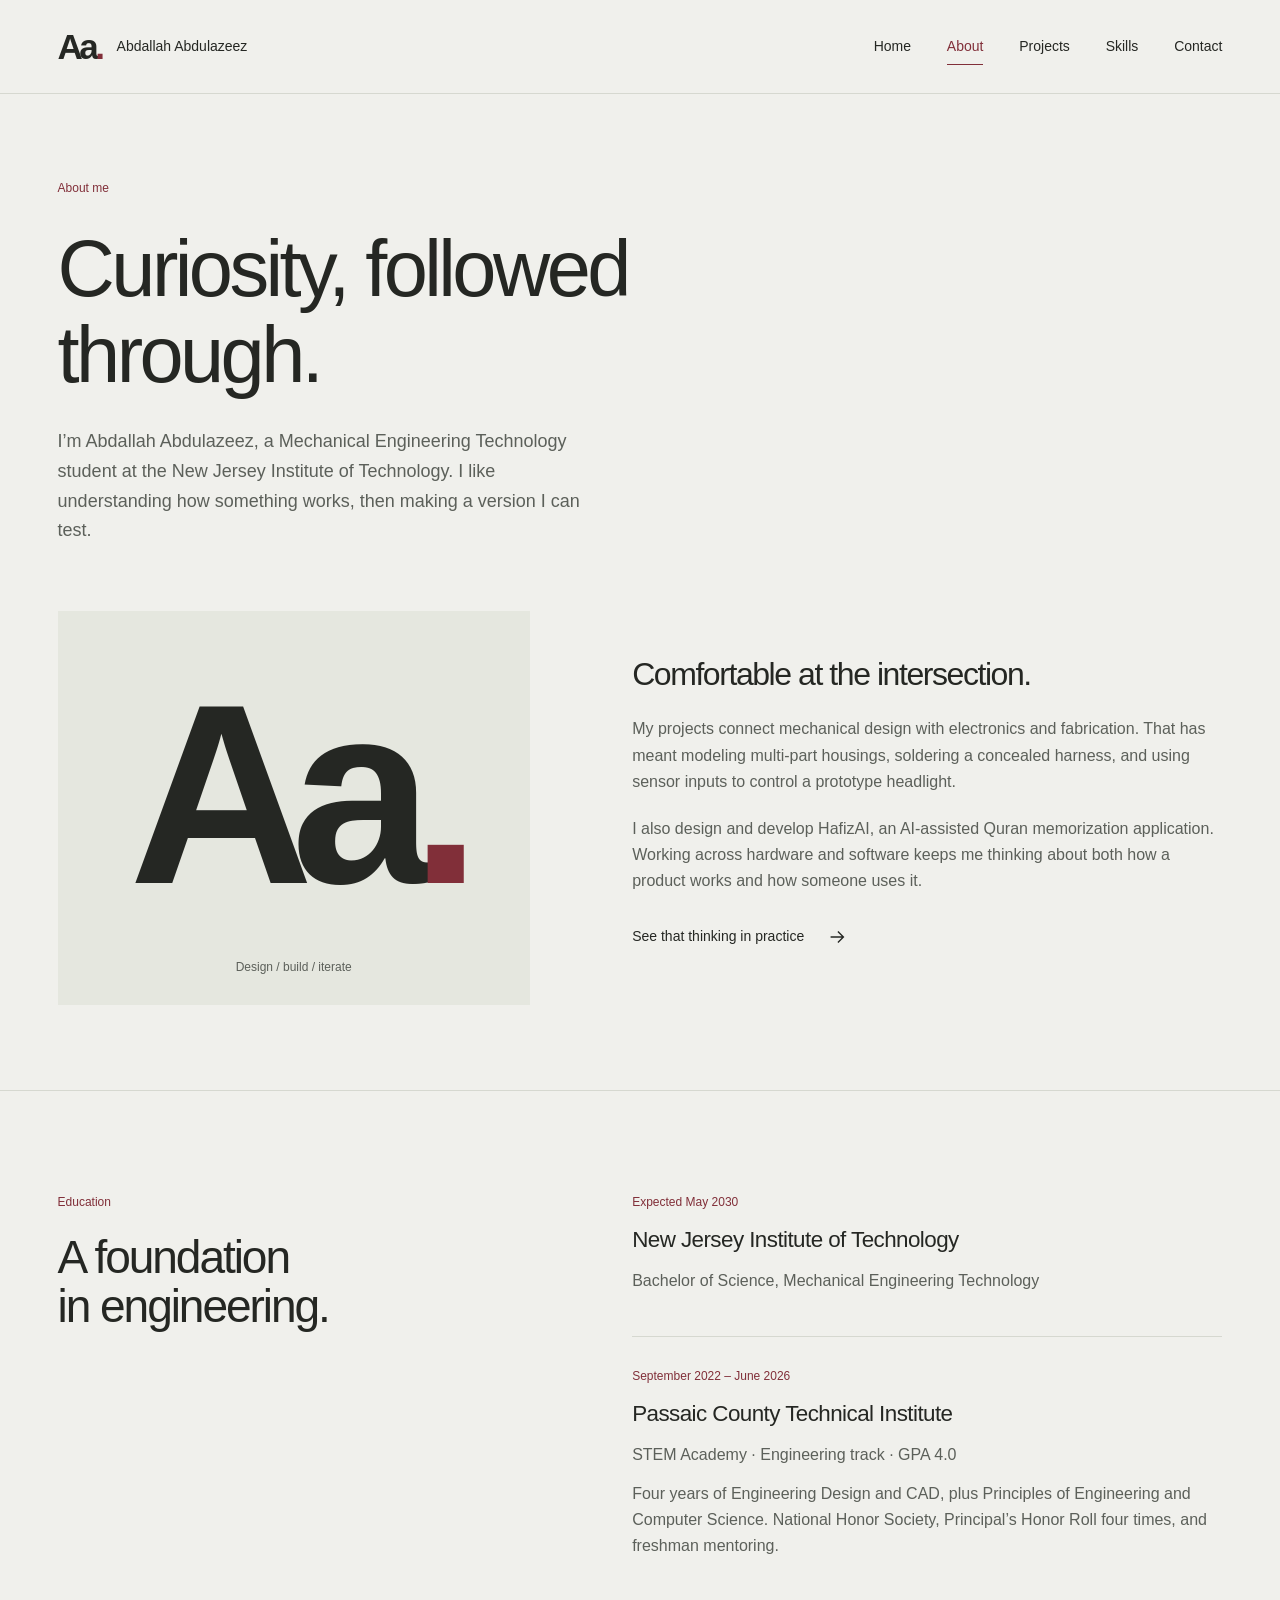
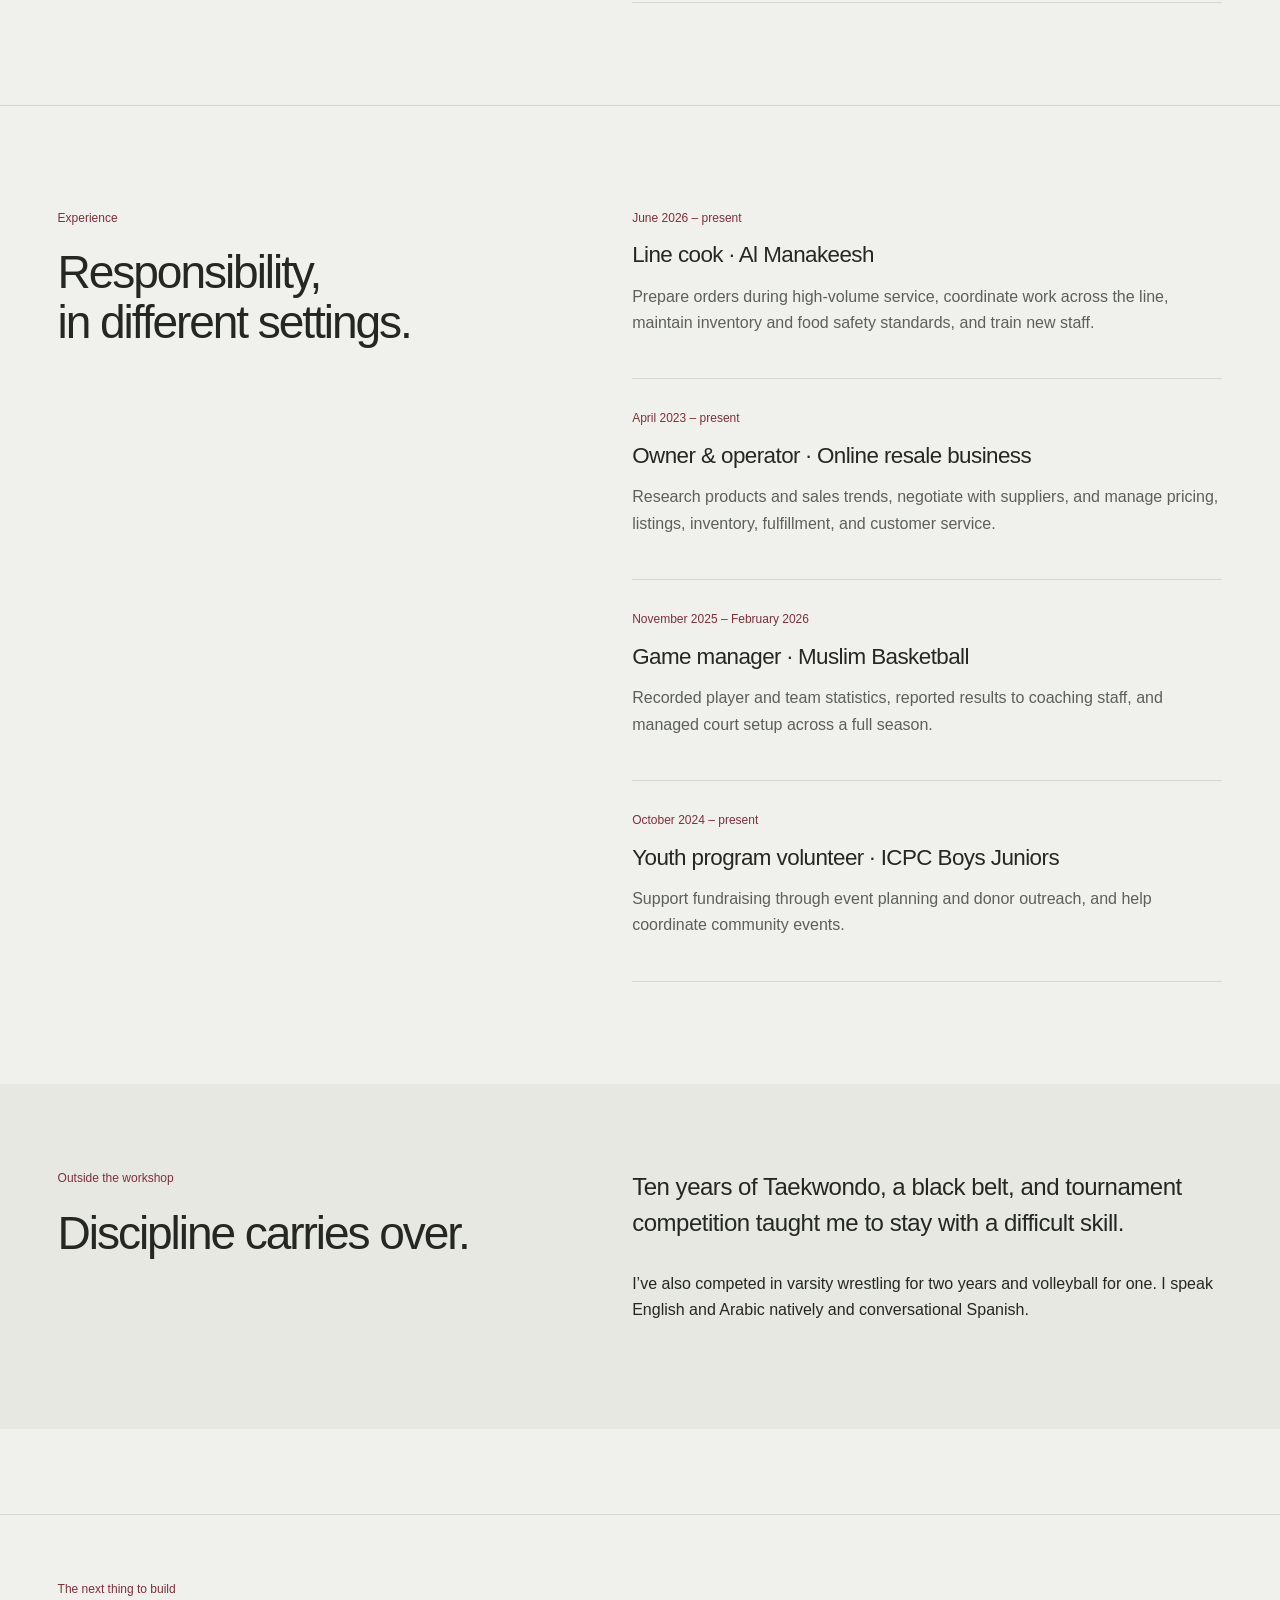
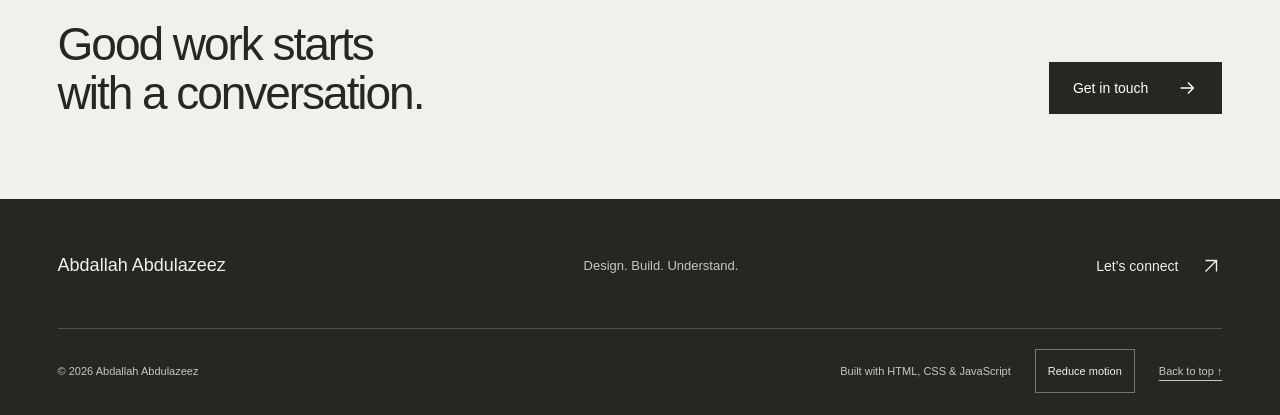
==== about.html @ facf1e54 "Build five responsive portfolio pages with real project case studies" ====
<!doctype html>
<html lang="en"><head><meta charset="utf-8"><meta name="viewport" content="width=device-width, initial-scale=1"><meta name="theme-color" content="#f0f0ec"><meta name="description" content="Learn about Abdallah Abdulazeez’s engineering education, professional experience, community work, and interests."><title>About | Abdallah Abdulazeez</title><link rel="icon" href="assets/images/favicon.svg" type="image/svg+xml"><link rel="preload" href="assets/fonts/Archivo.ttf" as="font" type="font/ttf" crossorigin><link rel="stylesheet" href="styles.css"><script src="script.js" defer></script></head>
<body><a class="skip-link" href="#main">Skip to content</a><div class="reading-progress" aria-hidden="true"></div>
<header class="site-header"><div class="header-inner"><a class="brand" href="index.html" aria-label="Abdallah Abdulazeez, home"><span class="monogram" aria-hidden="true">Aa<span>.</span></span><span class="brand-name">Abdallah Abdulazeez</span></a><button class="menu-toggle" aria-expanded="false" aria-controls="primary-navigation" hidden>Menu <span aria-hidden="true">＋</span></button><nav id="primary-navigation" aria-label="Main navigation"><a href="index.html">Home</a><a href="about.html" aria-current="page">About</a><a href="projects.html">Projects</a><a href="skills.html">Skills</a><a href="contact.html">Contact</a></nav></div></header>
<main id="main" tabindex="-1"><section class="page-intro container"><p class="section-label">About me</p><h1>Curiosity, followed<br>through.</h1><p class="page-lead">I’m Abdallah Abdulazeez, a Mechanical Engineering Technology student at the New Jersey Institute of Technology. I like understanding how something works, then making a version I can test.</p></section><section class="about-statement container"><div class="large-initials" aria-hidden="true">Aa<span>.</span><div class="initials-note">Design / build / iterate</div></div><div><h2>Comfortable at the intersection.</h2><p>My projects connect mechanical design with electronics and fabrication. That has meant modeling multi-part housings, soldering a concealed harness, and using sensor inputs to control a prototype headlight.</p><p>I also design and develop HafizAI, an AI-assisted Quran memorization application. Working across hardware and software keeps me thinking about both how a product works and how someone uses it.</p><a class="text-link" href="projects.html">See that thinking in practice <svg viewBox="0 0 24 24" aria-hidden="true"><path d="M5 12h14M13 6l6 6-6 6"/></svg></a></div></section>
<section class="section container split-section"><div><p class="section-label">Education</p><h2>A foundation<br>in engineering.</h2></div><div class="timeline"><article><p class="timeline-date">Expected May 2030</p><h3>New Jersey Institute of Technology</h3><p>Bachelor of Science, Mechanical Engineering Technology</p></article><article><p class="timeline-date">September 2022 – June 2026</p><h3>Passaic County Technical Institute</h3><p>STEM Academy · Engineering track · GPA 4.0</p><p>Four years of Engineering Design and CAD, plus Principles of Engineering and Computer Science. National Honor Society, Principal’s Honor Roll four times, and freshman mentoring.</p></article></div></section>
<section class="section container split-section"><div><p class="section-label">Experience</p><h2>Responsibility,<br>in different settings.</h2></div><div class="timeline"><article><p class="timeline-date">June 2026 – present</p><h3>Line cook · Al Manakeesh</h3><p>Prepare orders during high-volume service, coordinate work across the line, maintain inventory and food safety standards, and train new staff.</p></article><article><p class="timeline-date">April 2023 – present</p><h3>Owner &amp; operator · Online resale business</h3><p>Research products and sales trends, negotiate with suppliers, and manage pricing, listings, inventory, fulfillment, and customer service.</p></article><article><p class="timeline-date">November 2025 – February 2026</p><h3>Game manager · Muslim Basketball</h3><p>Recorded player and team statistics, reported results to coaching staff, and managed court setup across a full season.</p></article><article><p class="timeline-date">October 2024 – present</p><h3>Youth program volunteer · ICPC Boys Juniors</h3><p>Support fundraising through event planning and donor outreach, and help coordinate community events.</p></article></div></section>
<section class="interest-section"><div class="container split-section"><div><p class="section-label">Outside the workshop</p><h2>Discipline carries over.</h2></div><div><p class="large-copy">Ten years of Taekwondo, a black belt, and tournament competition taught me to stay with a difficult skill.</p><p>I’ve also competed in varsity wrestling for two years and volleyball for one. I speak English and Arabic natively and conversational Spanish.</p></div></div></section><section class="contact-strip container"><div><p class="section-label">The next thing to build</p><h2>Good work starts<br>with a conversation.</h2></div><a class="button button-dark" href="contact.html">Get in touch <svg viewBox="0 0 24 24" aria-hidden="true"><path d="M5 12h14M13 6l6 6-6 6"/></svg></a></section></main>
<footer class="site-footer"><div class="footer-top"><a class="brand footer-brand" href="index.html">Abdallah Abdulazeez</a><p>Design. Build. Understand.</p><a class="text-link" href="contact.html">Let’s connect <svg viewBox="0 0 24 24" aria-hidden="true"><path d="M6 18 18 6M6 6h12v12"/></svg></a></div><div class="footer-bottom"><span>© 2026 Abdallah Abdulazeez</span><span>Built with HTML, CSS &amp; JavaScript</span><button class="motion-toggle" type="button" aria-pressed="false" hidden>Reduce motion</button><a href="#main">Back to top ↑</a></div></footer></body></html>
---- styles.css ----
@font-face {
  font-family: Archivo;
  src: url("assets/fonts/Archivo.ttf") format("truetype");
  font-weight: 100 900;
  font-display: swap;
}

:root {
  --paper: #f0f0ec;
  --white: #fff;
  --ink: #252723;
  --muted: #5c605a;
  --accent: #812f39;
  --rule: #d6d8d0;
  --drawing: #e9ebe5;
  --gutter: clamp(22px, 4.5vw, 80px);
  --ease: cubic-bezier(.22, .68, .2, 1);
  color-scheme: light;
  scroll-behavior: smooth;
  scroll-padding-top: 110px;
}

* { box-sizing: border-box; }
body { margin: 0; background: var(--paper); color: var(--ink); font-family: Archivo, Arial, sans-serif; font-size: 16px; line-height: 1.65; -webkit-font-smoothing: antialiased; }
::selection { background: var(--accent); color: var(--white); }
a { color: inherit; text-decoration-thickness: 1px; text-underline-offset: 5px; }
a, button, input, textarea { -webkit-tap-highlight-color: #812f3922; touch-action: manipulation; }
a:hover { color: var(--accent); }
button, input, textarea { font: inherit; }
button { cursor: pointer; }
button:disabled { cursor: default; }
a:focus-visible, button:focus-visible, input:focus-visible, textarea:focus-visible, summary:focus-visible { outline: 3px solid var(--accent); outline-offset: 5px; }
[hidden] { display: none !important; }
img { display: block; max-width: 100%; height: auto; }
figure { margin: 0; }
p { margin: 0 0 1.25em; max-width: 68ch; }
h1, h2, h3 { line-height: 1.08; letter-spacing: -.045em; font-weight: 500; margin: 0; text-wrap: balance; }
h1 { font-size: clamp(3.2rem, 6.2vw, 6.3rem); }
h2 { font-size: clamp(2.2rem, 3.6vw, 3.75rem); }
h3 { font-size: 1.45rem; letter-spacing: -.025em; }
svg { width: 22px; height: 22px; flex: 0 0 22px; fill: none; stroke: currentColor; stroke-width: 1.5; }
.container { width: min(100%, 1600px); margin-inline: auto; padding-inline: var(--gutter); }
.section { padding-block: clamp(70px, 8vw, 128px); }
.skip-link { position: fixed; z-index: 100; top: 12px; left: 12px; padding: 12px 20px; background: var(--ink); color: var(--white); transform: translateY(-180%); }
.skip-link:focus { transform: translateY(0); color: var(--white); }
.reading-progress { position: fixed; z-index: 30; height: 3px; top: 0; left: 0; width: 100%; background: var(--accent); transform: scaleX(0); transform-origin: left; }
.site-header { position: sticky; z-index: 20; top: 0; background: var(--paper); }
.header-inner { display: flex; align-items: center; justify-content: space-between; min-height: 94px; padding-inline: var(--gutter); max-width: 1600px; margin: auto; border-bottom: 1px solid var(--rule); gap: 24px; }
.brand { display: inline-flex; align-items: center; gap: 15px; text-decoration: none; white-space: nowrap; }
.monogram { font-size: 35px; font-weight: 650; letter-spacing: -.1em; line-height: 1; }
.monogram span, .large-initials > span { color: var(--accent); }
.brand-name { font-size: 14px; font-weight: 500; }
#primary-navigation { display: flex; align-items: center; gap: clamp(20px, 2.8vw, 44px); }
#primary-navigation a { font-size: 14px; text-decoration: none; min-height: 44px; display: flex; align-items: center; position: relative; }
#primary-navigation a::after { content: ""; position: absolute; width: 100%; height: 1px; background: var(--accent); bottom: 4px; transform: scaleX(0); transform-origin: left; transition: transform 200ms var(--ease); }
#primary-navigation a:hover::after, #primary-navigation a[aria-current="page"]::after { transform: scaleX(1); }
#primary-navigation a[aria-current="page"] { color: var(--accent); }
.menu-toggle { background: transparent; color: var(--ink); border: 1px solid var(--rule); padding: 8px 12px; min-height: 44px; }
.menu-toggle span { margin-left: 10px; }
.hero { display: grid; grid-template-columns: 1fr 1fr; align-items: center; gap: 2vw; padding-top: 65px; padding-bottom: 43px; }
.hero-copy { padding-block: 24px; position: relative; z-index: 1; }
.intro-line { display: flex; align-items: center; gap: 10px; font-size: 12px; color: var(--muted); margin-bottom: 28px; }
.small-cross { color: var(--accent); font-size: 26px; line-height: .8; }
.hero h1 { font-size: clamp(3rem, 4.9vw, 5.1rem); letter-spacing: -.057em; line-height: 1.06; }
.hero-description { font-size: 17px; line-height: 1.7; max-width: 42ch; margin-block: 27px 30px; color: var(--muted); }
.button { display: inline-flex; gap: 28px; justify-content: space-between; align-items: center; min-height: 52px; padding: 13px 23px; border: 1px solid var(--ink); text-decoration: none; font-size: 14px; font-weight: 500; transition: background-color 180ms, color 180ms, border-color 180ms; }
.button-dark { background: var(--ink); color: var(--white); }
.button-dark:hover { background: var(--accent); color: var(--white); border-color: var(--accent); }
.button-outline { background: transparent; color: var(--ink); }
.button-outline:hover { color: var(--accent); border-color: var(--accent); }
.hero-scroll { display: flex; gap: 25px; align-items: center; width: fit-content; min-height: 44px; font-size: 12px; text-decoration: none; margin-top: 53px; color: var(--muted); }
.hero-scroll span { font-size: 24px; }
.hero-figure { align-self: stretch; display: flex; flex-direction: column; justify-content: center; min-width: 0; position: relative; }
.hero-figure img { width: 100%; mix-blend-mode: multiply; animation: drawing-enter 900ms var(--ease) both; }
.figure-corner { font-size: 11px; position: absolute; top: 20px; left: 24px; z-index: 1; color: var(--muted); }
.hero-figure figcaption { display: flex; justify-content: space-between; gap: 12px; border-top: 1px solid var(--rule); padding-top: 13px; font-size: 10px; color: var(--muted); }
.hero-figure figcaption span { text-align: right; }
.discipline-band { border-block: 1px solid var(--rule); }
.discipline-band .container { display: flex; align-items: center; justify-content: space-between; padding-block: 20px; gap: 15px; }
.discipline-band span { font-size: 12px; color: var(--muted); }
.discipline-band span::before { content: "+"; color: var(--accent); margin-right: 12px; }
.section-label { font-size: 12px; color: var(--accent); margin-bottom: 20px; }
.section-heading { display: flex; justify-content: space-between; align-items: flex-end; gap: 25px; margin-bottom: 48px; }
.text-link { display: inline-flex; align-items: center; min-height: 44px; gap: 22px; text-decoration: none; font-size: 14px; }
.text-link svg { transition: transform 200ms var(--ease); }
.text-link:hover svg { transform: translateX(4px); }
.section-heading > .text-link { border-bottom: 1px solid var(--rule); }
.project-grid { display: grid; grid-template-columns: 1fr 1fr; gap: 34px; }
.project-preview { min-width: 0; }
.project-image { display: block; overflow: hidden; background: var(--drawing); }
.project-image img { width: 100%; aspect-ratio: 760 / 520; object-fit: cover; transition: transform 500ms var(--ease); }
.project-preview:hover .project-image img { transform: scale(1.025); }
.project-caption { padding-top: 25px; }
.project-type { font-size: 11px; color: var(--muted); margin-bottom: 10px; }
.project-caption h3 a { text-decoration: none; display: flex; align-items: center; justify-content: space-between; gap: 20px; min-height: 44px; }
.project-caption p:last-child { font-size: 14px; margin: 10px 0 0; color: var(--muted); }
.story-section { background: #e6e8e1; padding-block: 95px 25px; }
.section-aside { font-size: 13px; color: var(--muted); margin-bottom: 0; }
.story-layout { display: grid; grid-template-columns: 1.15fr 1fr; gap: clamp(40px, 8vw, 130px); align-items: start; }
.story-visual { position: sticky; top: 130px; padding-top: 25px; }
.story-drawing { position: relative; overflow: hidden; }
.story-drawing > img { width: 100%; mix-blend-mode: multiply; transition: transform 500ms var(--ease); }
.story-visual[data-stage="respond"] .story-drawing > img { transform: scale(1.06) translate(-2%, 2%); }
.story-visual[data-stage="build"] .story-drawing > img { transform: scale(.92) translate(1%, 0); }
.sensor-overlay { position: absolute; inset: 0; transition: opacity 400ms; }
.sensor-marker { position: absolute; padding: 5px 10px; background: var(--paper); border: 1px solid #8c9788; font-size: 11px; }
.marker-light { top: 17%; left: 8%; }
.marker-temperature { top: 32%; left: 3%; }
.marker-humidity { top: 46%; left: 7%; }
.sensor-marker::after { content: ""; width: 25px; height: 1px; background: #8c9788; position: absolute; top: 50%; left: 100%; }
.story-visual:not([data-stage="sense"]) .sensor-overlay { opacity: 0; }
.beam-overlay { position: absolute; width: 39%; height: 34%; left: 65%; top: 0; background: #cab781; opacity: 0; clip-path: polygon(0 65%, 100% 0, 100% 100%); transform: scaleX(.5); transform-origin: left; transition: opacity 400ms, transform 500ms var(--ease); mix-blend-mode: multiply; }
.story-visual[data-stage="respond"] .beam-overlay { opacity: .6; transform: scaleX(1); }
.assembly-overlay { position: absolute; bottom: 13%; left: 27%; padding: 8px 14px; border: 1px solid #89957d; background: var(--paper); font-size: 12px; opacity: 0; transform: translateY(8px); transition: opacity 400ms, transform 400ms; }
.story-visual[data-stage="build"] .assembly-overlay { opacity: 1; transform: translateY(0); }
.story-state { display: flex; align-items: center; justify-content: space-between; gap: 15px; padding-block: 17px; border-block: 1px solid #c9cdc2; font-size: 11px; }
.stage-count { color: var(--accent); font-variant-numeric: tabular-nums; }
.state-dot { width: 7px; height: 7px; border-radius: 50%; background: var(--accent); }
.figure-note { font-size: 10px; color: var(--muted); margin-top: 10px; }
.story-step { min-height: 73vh; padding-block: 13vh; display: flex; flex-direction: column; justify-content: center; }
.step-number { font-size: 12px; color: var(--accent); margin-bottom: 25px; }
.story-step h3 { font-size: clamp(1.9rem, 3vw, 3rem); margin-bottom: 25px; }
.story-step p { font-size: 16px; color: var(--muted); }
.inline-list { list-style: none; margin: 10px 0 0; padding: 0; }
.inline-list li { border-top: 1px solid #c4c8bd; font-size: 12px; padding-block: 10px; }
.detail-note { font-size: 13px !important; color: var(--muted); line-height: 1.65; }
.about-teaser { display: grid; grid-template-columns: 1fr 1.65fr; gap: 40px; }
.about-teaser h2 { margin-bottom: 28px; }
.about-teaser p:not(.section-label) { color: var(--muted); max-width: 53ch; }
.contact-strip { display: flex; justify-content: space-between; align-items: flex-end; gap: 30px; padding-block: 65px 80px; border-top: 1px solid var(--rule); }
.contact-strip .button { flex-shrink: 0; margin-bottom: 5px; }
.site-footer { padding: 45px var(--gutter) 22px; background: var(--ink); color: var(--paper); }
.site-footer > div { max-width: 1440px; margin-inline: auto; }
.footer-top { display: flex; align-items: center; justify-content: space-between; gap: 30px; padding-bottom: 40px; }
.footer-brand { font-weight: 500; font-size: 18px; }
.footer-top p { margin: 0; font-size: 13px; color: #c5c8bf; }
.footer-bottom { display: flex; gap: 24px; align-items: center; padding-top: 20px; border-top: 1px solid #4f534a; font-size: 11px; color: #c5c8bf; flex-wrap: wrap; }
.footer-bottom > span:first-child { margin-right: auto; }
.footer-bottom a { padding-block: 12px; }
.site-footer a:hover { color: var(--white); }
.motion-toggle { color: var(--paper); background: transparent; border: 1px solid #72776b; min-height: 44px; padding: 8px 12px; font-size: 11px; }
.motion-toggle:hover, .motion-toggle[aria-pressed="true"] { border-color: var(--paper); background: #42463d; }
.site-footer :focus-visible { outline-color: #fff; }
.page-intro { padding-top: 85px; padding-bottom: 65px; }
.page-intro .section-label { margin-bottom: 27px; }
.page-lead { font-size: 18px; max-width: 55ch; margin-top: 30px; margin-bottom: 0; color: var(--muted); }
.about-statement { display: grid; grid-template-columns: 1fr 1.25fr; gap: clamp(40px, 8vw, 130px); align-items: center; padding-bottom: 85px; }
.about-statement h2 { font-size: 2rem; margin-bottom: 25px; }
.about-statement p { color: var(--muted); }
.large-initials { background: #e5e7df; padding: 30px; text-align: center; font-size: clamp(8rem, 20vw, 20rem); letter-spacing: -.09em; font-weight: 600; line-height: 1.2; }
.initials-note { font-size: 12px; color: var(--muted); letter-spacing: 0; font-weight: 400; padding-top: 12px; }
.split-section { display: grid; grid-template-columns: 1fr 1.25fr; gap: clamp(40px, 8vw, 130px); }
.split-section.section { border-top: 1px solid var(--rule); }
.timeline article { border-bottom: 1px solid var(--rule); padding-block: 0 30px; margin-bottom: 30px; }
.timeline article:last-child { margin-bottom: 0; }
.timeline-date { font-size: 12px; color: var(--accent); margin-bottom: 15px; }
.timeline h3 { margin-bottom: 16px; font-size: 1.4rem; }
.timeline p:not(.timeline-date) { color: var(--muted); margin-bottom: 12px; }
.interest-section { padding-block: 85px; background: #e6e8e1; margin-bottom: 85px; }
.large-copy { font-size: 24px; line-height: 1.5; letter-spacing: -.02em; }
.project-index { display: flex; gap: 10px 30px; flex-wrap: wrap; margin-top: 38px; }
.project-index a { font-size: 13px; display: flex; align-items: center; min-height: 44px; text-decoration: none; border-bottom: 1px solid var(--rule); }
.project-index a:hover { border-color: var(--accent); }
.case-study { padding-block: 60px 90px; border-top: 1px solid var(--rule); scroll-margin-top: 110px; }
.case-heading { margin-bottom: 35px; }
.case-heading .section-label { margin-bottom: 12px; }
.case-layout { display: grid; grid-template-columns: 1.25fr 1fr; align-items: start; gap: clamp(35px, 6vw, 90px); }
.case-layout figure { position: sticky; top: 125px; }
.case-layout figure img { width: 100%; aspect-ratio: 760 / 520; object-fit: cover; background: var(--drawing); }
.case-layout figcaption { font-size: 11px; color: var(--muted); margin-top: 12px; }
.case-copy h3 { font-size: 1.35rem; margin-bottom: 16px; }
.case-copy p { color: var(--muted); margin-bottom: 27px; }
.case-copy h3:not(:first-child) { margin-top: 30px; }
.project-facts { margin: 32px 0 20px; font-size: 12px; }
.project-facts > div { padding-block: 12px; border-top: 1px solid var(--rule); display: grid; grid-template-columns: 80px 1fr; gap: 12px; }
.project-facts dt { color: var(--ink); }
.project-facts dd { margin: 0; color: var(--muted); }
.skill-row { display: grid; grid-template-columns: 1fr 1.25fr; gap: clamp(30px, 7vw, 110px); padding-block: 55px; border-top: 1px solid var(--rule); }
.skill-row h2 { font-size: clamp(1.8rem, 2.7vw, 2.7rem); max-width: 13ch; margin-top: 22px; }
.skill-symbol { font-size: 32px; line-height: 1; color: var(--accent); }
.skill-tags { list-style: none; display: flex; flex-wrap: wrap; padding: 0; margin: 0 0 25px; gap: 10px; }
.skill-tags li { padding: 6px 12px; border: 1px solid #b9bdb2; font-size: 12px; }
.skill-row p { color: var(--muted); }
.skill-note { border-top: 1px solid var(--rule); display: grid; grid-template-columns: 1fr 1.25fr; gap: 60px; }
.skill-note h2 { font-size: 2rem; }
.skill-note p { color: var(--muted); }
.contact-layout { display: grid; grid-template-columns: 1fr 1fr; gap: clamp(40px, 8vw, 130px); padding-block: 25px 110px; }
.contact-layout h2 { font-size: 1.7rem; margin-bottom: 25px; }
.contact-link-row { border-top: 1px solid var(--rule); padding-block: 18px; }
.contact-link-row > span { color: var(--muted); font-size: 11px; }
.contact-link-row a { display: flex; align-items: center; justify-content: space-between; gap: 12px; text-decoration: none; min-height: 44px; overflow-wrap: anywhere; font-size: clamp(14px, 1.35vw, 19px); }
.contact-details .detail-note { margin-top: 30px; }
.contact-form-panel { padding: 32px; background: var(--white); }
.contact-form-panel > p { font-size: 14px; color: var(--muted); }
.field { margin-bottom: 20px; }
.field label { display: block; font-size: 12px; margin-bottom: 7px; }
.field input, .field textarea { border: 1px solid #959c8e; border-radius: 0; background: var(--white); color: var(--ink); width: 100%; min-height: 48px; padding: 10px 12px; font-size: 16px; }
.field textarea { resize: vertical; }
.field [aria-invalid="true"] { border-color: var(--accent); }
.field-error { display: block; color: var(--accent); font-size: 12px; margin-top: 5px; }
.field-help { color: var(--muted); font-size: 11px; }
#form-status { font-size: 13px; margin-top: 20px; }
#email-draft { width: 100%; }
@keyframes drawing-enter { from { opacity: .1; transform: translate(25px, 10px); } to { opacity: 1; transform: translate(0, 0); } }

/* Native flow is the fallback; reduced motion also removes sticky storytelling. */
:root[data-motion="reduced"] { scroll-behavior: auto; }
:root[data-motion="reduced"] *, :root[data-motion="reduced"] *::before, :root[data-motion="reduced"] *::after { animation: none !important; transition: none !important; }
:root[data-motion="reduced"] .story-visual, :root[data-motion="reduced"] .case-layout figure { position: static; }
:root[data-motion="reduced"] .story-step { min-height: auto; padding-block: 35px; }
:root[data-motion="reduced"] .story-drawing > img { transform: none !important; }
:root[data-motion="reduced"] .text-link:hover svg, :root[data-motion="reduced"] .project-preview:hover img { transform: none; }
@media (prefers-reduced-motion: reduce) {
  :root { scroll-behavior: auto; }
  *, *::before, *::after { animation: none !important; transition: none !important; }
  .story-visual, .case-layout figure { position: static; }
  .story-step { min-height: auto; padding-block: 35px; }
  .story-drawing > img, .text-link:hover svg, .project-preview:hover img { transform: none !important; }
}
@media (min-width: 1600px) { .hero { gap: 70px; } }
@media (max-width: 1100px) {
  .brand-name { display: none; }
  .hero { padding-top: 35px; }
  .hero h1 { font-size: clamp(2.8rem, 5.1vw, 4.5rem); }
  .hero-description { font-size: 15px; }
  .figure-corner { top: 32px; font-size: 10px; }
  .story-layout { gap: 40px; }
  .story-step { min-height: 65vh; }
  .story-step h3 { font-size: 2rem; }
  .footer-top p { display: none; }
}
@media (max-width: 760px) {
  :root { --gutter: 24px; scroll-padding-top: 90px; }
  .header-inner { min-height: 76px; }
  .brand-name { display: block; font-size: 12px; }
  .monogram { font-size: 30px; }
  .brand { gap: 10px; }
  #primary-navigation { gap: 10px 23px; flex-wrap: wrap; justify-content: flex-end; }
  #primary-navigation a { font-size: 13px; }
  .site-header.menu-enhanced #primary-navigation { position: absolute; inset: 76px 0 auto; background: var(--paper); padding: 16px var(--gutter) 25px; border-bottom: 1px solid var(--rule); flex-direction: column; align-items: stretch; gap: 0; box-shadow: 0 14px 16px #2527230d; }
  .site-header.menu-enhanced #primary-navigation a { min-height: 49px; }
  .site-header.menu-enhanced #primary-navigation a::after { width: 35px; }
  .hero { grid-template-columns: 1fr; padding-top: 33px; padding-bottom: 30px; gap: 10px; }
  .hero-copy { padding-block: 10px 0; }
  .intro-line { font-size: 11px; margin-bottom: 25px; }
  .hero h1 { font-size: clamp(2.65rem, 8.1vw, 4.5rem); line-height: 1.09; }
  .hero-description { font-size: 16px; margin-top: 25px; }
  .hero-scroll { margin-top: 23px; }
  .hero-figure { margin-top: 12px; }
  .hero-figure img { max-height: 440px; object-fit: contain; }
  .figure-corner { top: 10px; left: 12px; }
  .hero-figure figcaption { font-size: 10px; }
  .discipline-band .container { display: grid; grid-template-columns: 1fr 1fr; gap: 12px; padding-block: 20px; }
  .discipline-band span { font-size: 11px; }
  .discipline-band span::before { margin-right: 7px; }
  .section { padding-block: 65px; }
  .section-heading { align-items: start; flex-direction: column; margin-bottom: 30px; gap: 20px; }
  .section-label { margin-bottom: 15px; }
  .project-grid { grid-template-columns: 1fr; gap: 40px; }
  .project-caption { padding-top: 15px; }
  .story-section { padding-block: 60px 30px; }
  .section-aside { display: none; }
  .story-layout { grid-template-columns: 1fr; gap: 0; }
  .story-visual { position: static; padding-top: 0; }
  .story-drawing > img { transform: none !important; }
  .story-state, .sensor-overlay, .beam-overlay, .assembly-overlay { display: none; }
  .story-step { min-height: auto; padding-block: 35px; border-top: 1px solid #c4c8bd; }
  .story-step h3 { font-size: 1.9rem; margin-bottom: 18px; }
  .step-number { margin-bottom: 20px; }
  .about-teaser { grid-template-columns: 1fr; gap: 12px; }
  .about-teaser h2 { margin-bottom: 25px; }
  .contact-strip { flex-direction: column; align-items: start; padding-block: 45px 65px; gap: 30px; }
  .site-footer { padding-top: 35px; }
  .footer-top { flex-direction: column; align-items: start; gap: 18px; padding-bottom: 25px; }
  .footer-bottom { gap: 10px 20px; }
  .footer-bottom > span { flex-basis: 100%; }
  .footer-bottom > span:first-child { margin-right: 0; }
  .page-intro { padding-block: 50px 45px; }
  .page-intro h1 { font-size: clamp(2.8rem, 9vw, 4.5rem); }
  .page-lead { font-size: 17px; margin-top: 25px; }
  .about-statement, .split-section, .skill-row, .skill-note, .contact-layout, .case-layout { grid-template-columns: 1fr; gap: 35px; }
  .about-statement { padding-bottom: 60px; }
  .large-initials { font-size: 10rem; padding: 25px; }
  .timeline article { padding-bottom: 20px; margin-bottom: 25px; }
  .interest-section { padding-block: 55px; margin-bottom: 55px; }
  .large-copy { font-size: 21px; }
  .project-index { gap: 6px 22px; margin-top: 25px; }
  .case-study { padding-block: 40px 55px; scroll-margin-top: 90px; }
  .case-heading h2 { font-size: clamp(2rem, 7vw, 3rem); }
  .case-layout figure { position: static; }
  .case-copy h3 { font-size: 1.4rem; }
  .case-copy p { font-size: 15px; }
  .skill-row { padding-block: 35px; gap: 25px; }
  .skill-row h2 { max-width: 20ch; margin-top: 14px; }
  .skill-note { gap: 20px; }
  .contact-layout { padding-top: 10px; padding-bottom: 60px; gap: 40px; }
  .contact-form-panel { padding: 25px 20px; margin-inline: -5px; }
  .contact-link-row a { font-size: 16px; }
  .field-error { font-size: 13px; }
  body:not(.js-ready) .header-inner { align-items: start; flex-direction: column; padding-block: 16px; gap: 10px; }
  body:not(.js-ready) #primary-navigation { justify-content: start; }
}
@media (max-width: 360px) {
  :root { --gutter: 18px; }
  .brand-name { max-width: 120px; white-space: normal; line-height: 1.3; }
  .hero h1 { font-size: 2.45rem; }
  .contact-link-row a { font-size: 14px; }
}
@media print {
  .site-header, .site-footer, .reading-progress, .hero-scroll, .contact-strip, .button { display: none !important; }
  body { background: white; font-size: 11pt; }
  .container { padding-inline: 0; }
  .story-visual, .case-layout figure { position: static; }
  .story-step { min-height: auto; padding-block: 20px; }
  .section, .page-intro { padding-block: 25px; }
  a { text-decoration: none; }
}
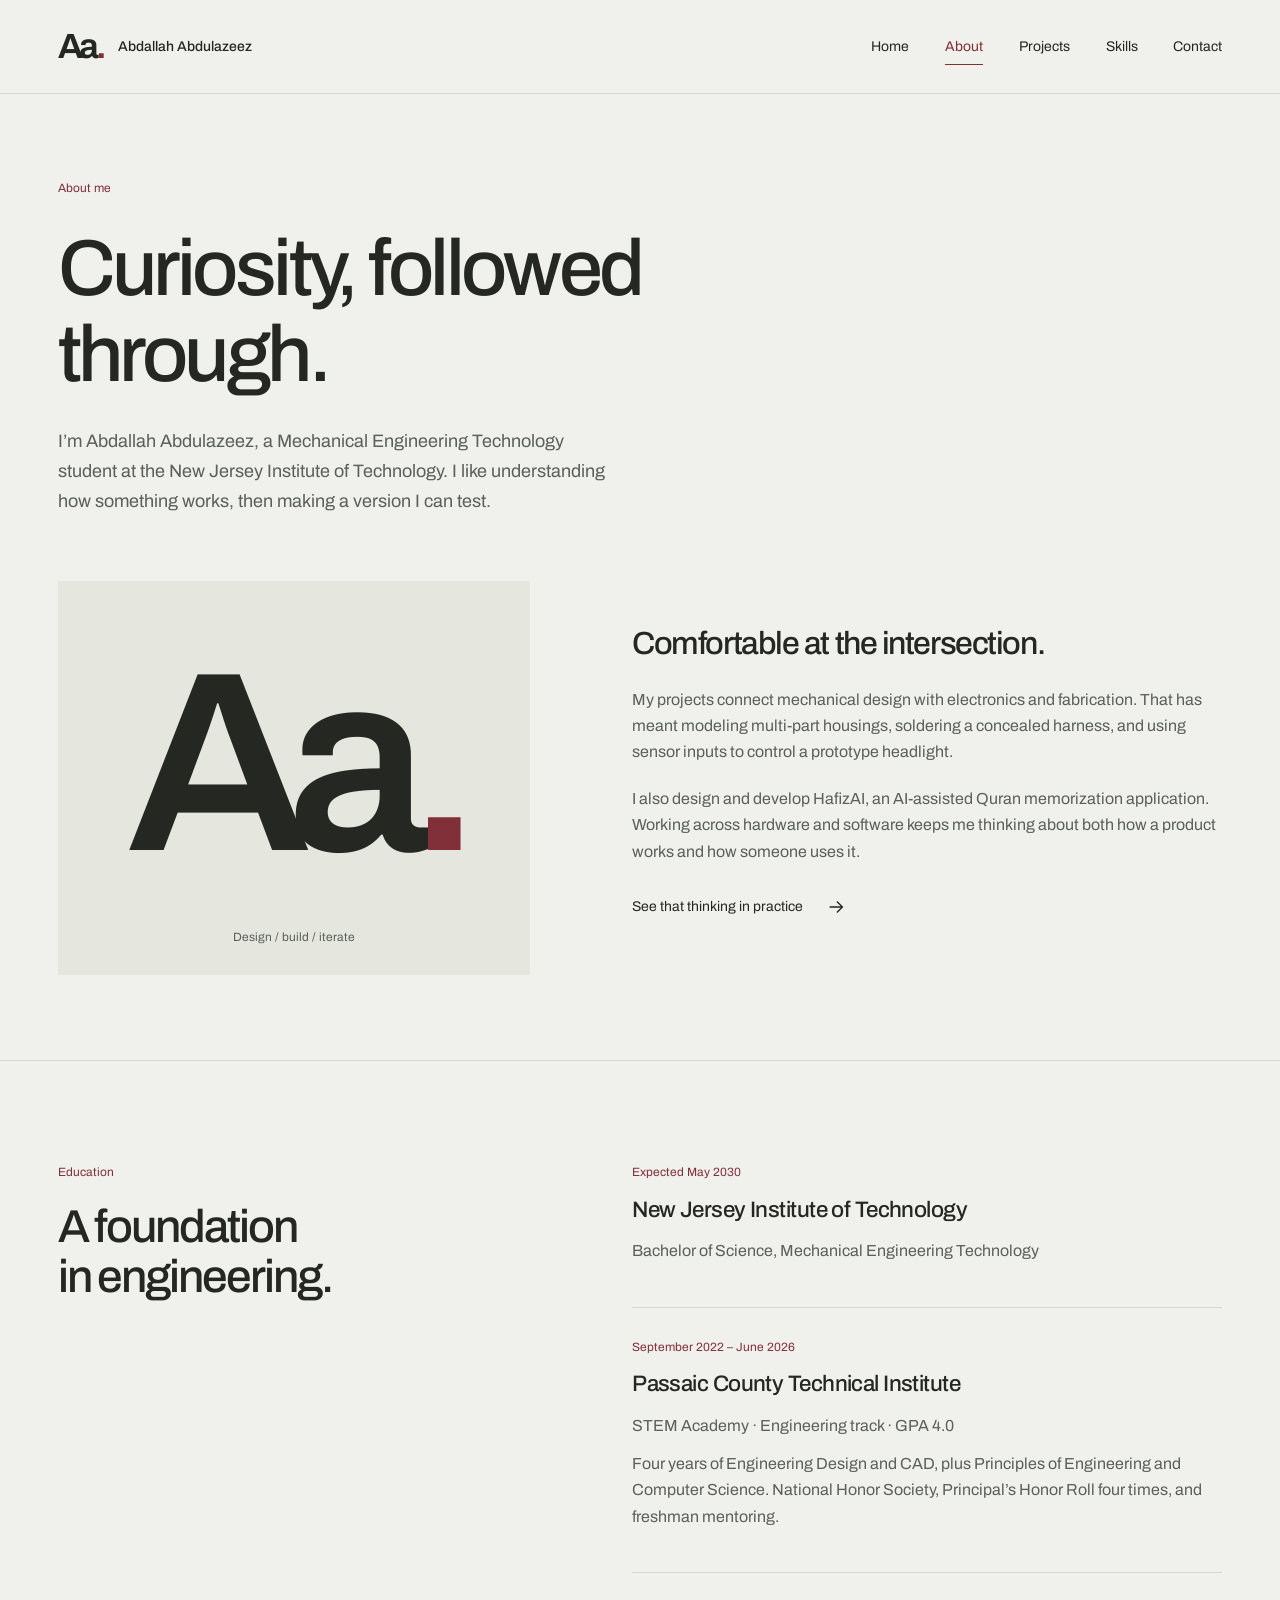
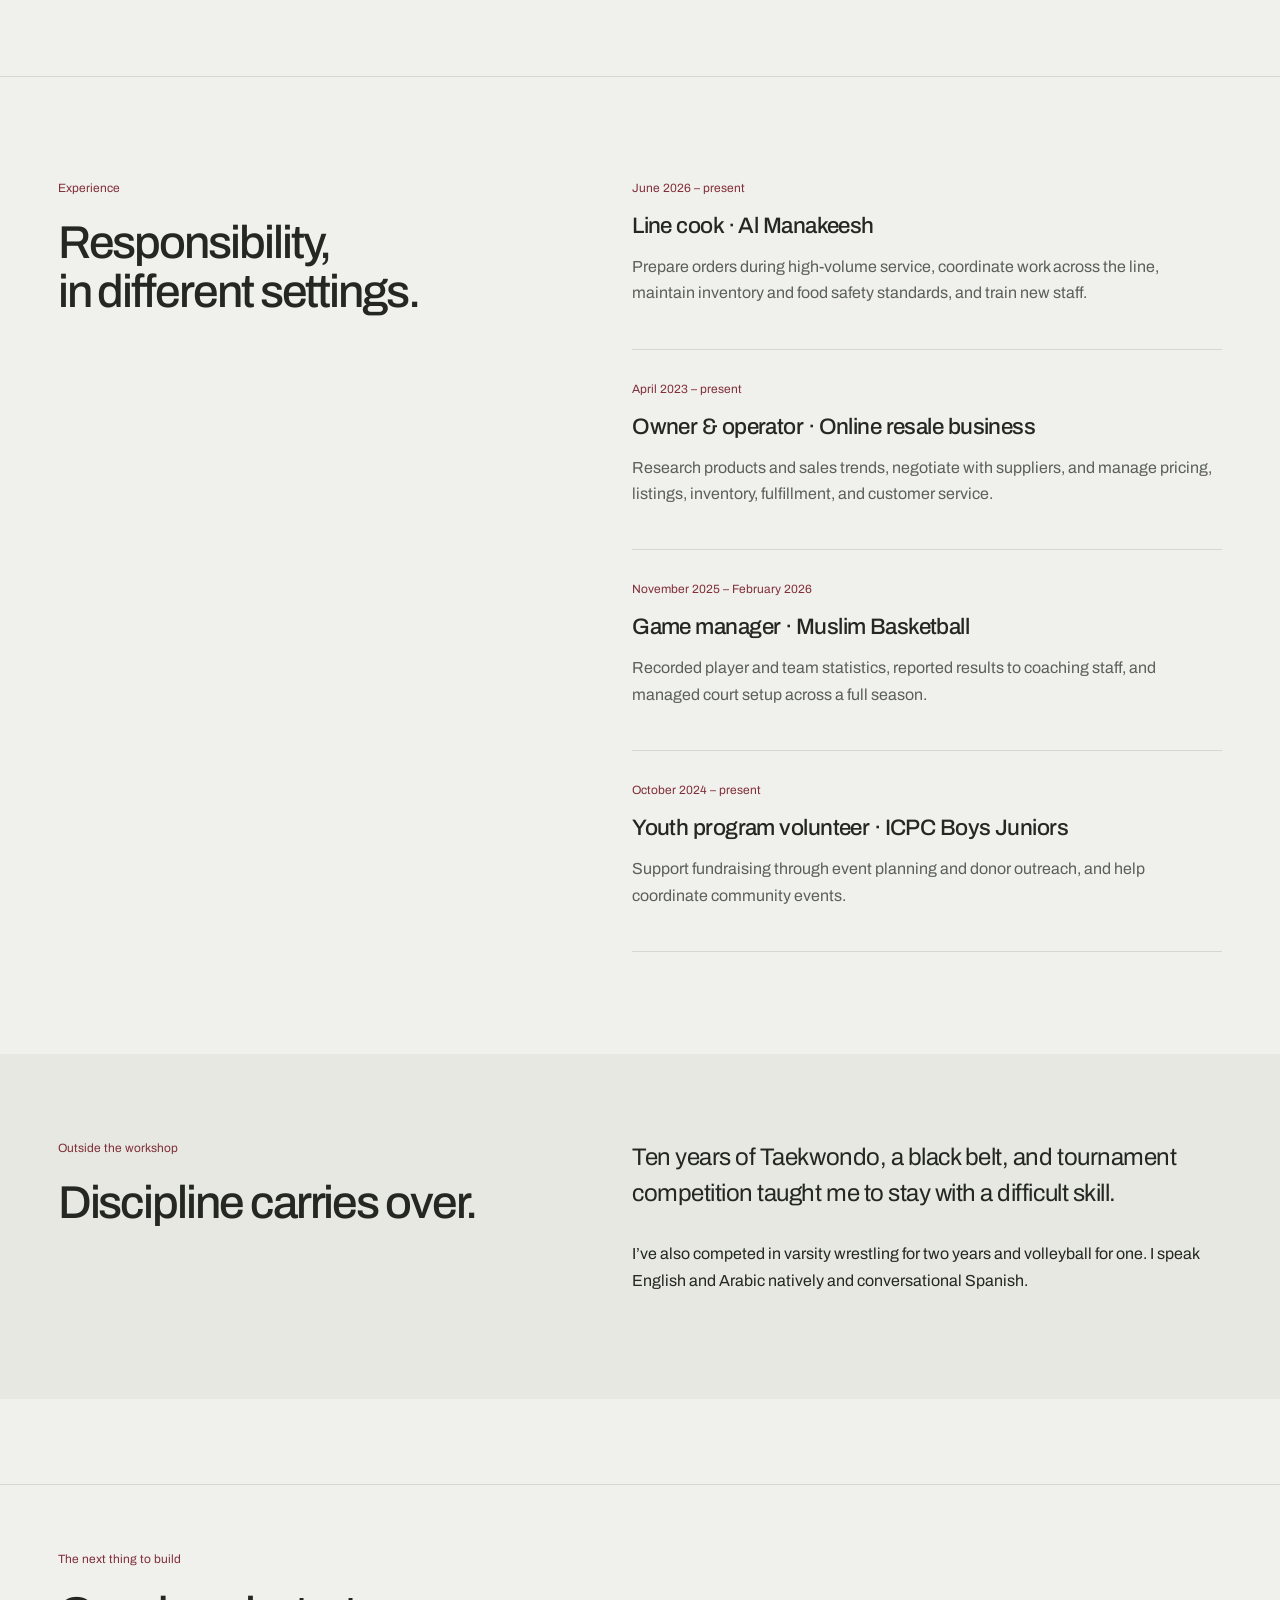
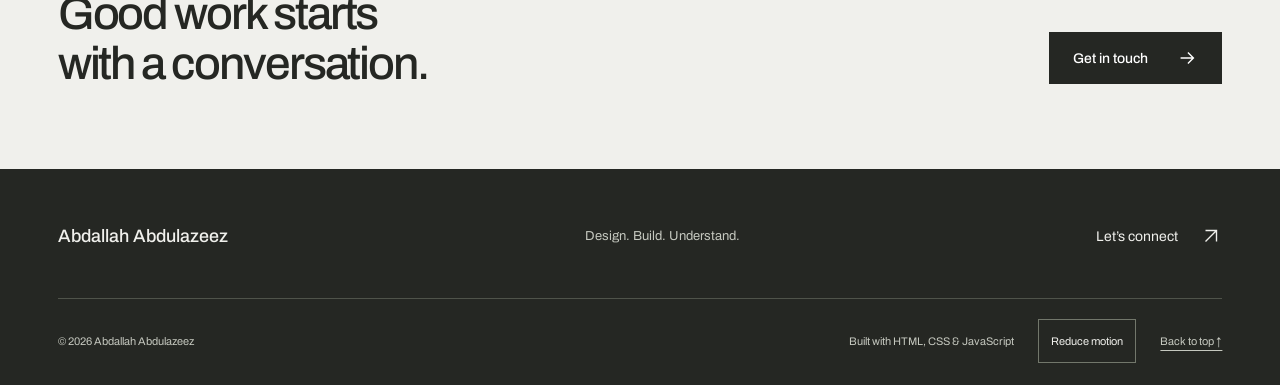
==== commit 8a6bb3be: "Fix narrow-screen animation overflow and optimize font loading" ====
--- a/about.html
+++ b/about.html
@@ -1,7 +1,7 @@
 <!doctype html>
-<html lang="en"><head><meta charset="utf-8"><meta name="viewport" content="width=device-width, initial-scale=1"><meta name="theme-color" content="#f0f0ec"><meta name="description" content="Learn about Abdallah Abdulazeez’s engineering education, professional experience, community work, and interests."><title>About | Abdallah Abdulazeez</title><link rel="icon" href="assets/images/favicon.svg" type="image/svg+xml"><link rel="preload" href="assets/fonts/Archivo.ttf" as="font" type="font/ttf" crossorigin><link rel="stylesheet" href="styles.css"><script src="script.js" defer></script></head>
+<html lang="en"><head><meta charset="utf-8"><meta name="viewport" content="width=device-width, initial-scale=1"><meta name="theme-color" content="#f0f0ec"><meta name="description" content="Learn about Abdallah Abdulazeez’s engineering education, professional experience, community work, and interests."><title>About | Abdallah Abdulazeez</title><link rel="icon" href="assets/images/favicon.svg" type="image/svg+xml"><link rel="preload" href="assets/fonts/Archivo-latin.woff2" as="font" type="font/woff2" crossorigin><link rel="stylesheet" href="styles.css"><script src="script.js" defer></script></head>
 <body><a class="skip-link" href="#main">Skip to content</a><div class="reading-progress" aria-hidden="true"></div>
-<header class="site-header"><div class="header-inner"><a class="brand" href="index.html" aria-label="Abdallah Abdulazeez, home"><span class="monogram" aria-hidden="true">Aa<span>.</span></span><span class="brand-name">Abdallah Abdulazeez</span></a><button class="menu-toggle" aria-expanded="false" aria-controls="primary-navigation" hidden>Menu <span aria-hidden="true">＋</span></button><nav id="primary-navigation" aria-label="Main navigation"><a href="index.html">Home</a><a href="about.html" aria-current="page">About</a><a href="projects.html">Projects</a><a href="skills.html">Skills</a><a href="contact.html">Contact</a></nav></div></header>
+<header class="site-header"><div class="header-inner"><a class="brand" href="index.html" aria-label="Aa. Abdallah Abdulazeez, home"><span class="monogram" aria-hidden="true">Aa<span>.</span></span><span class="brand-name">Abdallah Abdulazeez</span></a><button class="menu-toggle" aria-expanded="false" aria-controls="primary-navigation" hidden>Menu <span aria-hidden="true">＋</span></button><nav id="primary-navigation" aria-label="Main navigation"><a href="index.html">Home</a><a href="about.html" aria-current="page">About</a><a href="projects.html">Projects</a><a href="skills.html">Skills</a><a href="contact.html">Contact</a></nav></div></header>
 <main id="main" tabindex="-1"><section class="page-intro container"><p class="section-label">About me</p><h1>Curiosity, followed<br>through.</h1><p class="page-lead">I’m Abdallah Abdulazeez, a Mechanical Engineering Technology student at the New Jersey Institute of Technology. I like understanding how something works, then making a version I can test.</p></section><section class="about-statement container"><div class="large-initials" aria-hidden="true">Aa<span>.</span><div class="initials-note">Design / build / iterate</div></div><div><h2>Comfortable at the intersection.</h2><p>My projects connect mechanical design with electronics and fabrication. That has meant modeling multi-part housings, soldering a concealed harness, and using sensor inputs to control a prototype headlight.</p><p>I also design and develop HafizAI, an AI-assisted Quran memorization application. Working across hardware and software keeps me thinking about both how a product works and how someone uses it.</p><a class="text-link" href="projects.html">See that thinking in practice <svg viewBox="0 0 24 24" aria-hidden="true"><path d="M5 12h14M13 6l6 6-6 6"/></svg></a></div></section>
 <section class="section container split-section"><div><p class="section-label">Education</p><h2>A foundation<br>in engineering.</h2></div><div class="timeline"><article><p class="timeline-date">Expected May 2030</p><h3>New Jersey Institute of Technology</h3><p>Bachelor of Science, Mechanical Engineering Technology</p></article><article><p class="timeline-date">September 2022 – June 2026</p><h3>Passaic County Technical Institute</h3><p>STEM Academy · Engineering track · GPA 4.0</p><p>Four years of Engineering Design and CAD, plus Principles of Engineering and Computer Science. National Honor Society, Principal’s Honor Roll four times, and freshman mentoring.</p></article></div></section>
 <section class="section container split-section"><div><p class="section-label">Experience</p><h2>Responsibility,<br>in different settings.</h2></div><div class="timeline"><article><p class="timeline-date">June 2026 – present</p><h3>Line cook · Al Manakeesh</h3><p>Prepare orders during high-volume service, coordinate work across the line, maintain inventory and food safety standards, and train new staff.</p></article><article><p class="timeline-date">April 2023 – present</p><h3>Owner &amp; operator · Online resale business</h3><p>Research products and sales trends, negotiate with suppliers, and manage pricing, listings, inventory, fulfillment, and customer service.</p></article><article><p class="timeline-date">November 2025 – February 2026</p><h3>Game manager · Muslim Basketball</h3><p>Recorded player and team statistics, reported results to coaching staff, and managed court setup across a full season.</p></article><article><p class="timeline-date">October 2024 – present</p><h3>Youth program volunteer · ICPC Boys Juniors</h3><p>Support fundraising through event planning and donor outreach, and help coordinate community events.</p></article></div></section>
--- a/styles.css
+++ b/styles.css
@@ -1,6 +1,6 @@
 @font-face {
   font-family: Archivo;
-  src: url("assets/fonts/Archivo.ttf") format("truetype");
+  src: url("assets/fonts/Archivo-latin.woff2") format("woff2");
   font-weight: 100 900;
   font-display: swap;
 }
@@ -44,6 +44,10 @@
 .skip-link { position: fixed; z-index: 100; top: 12px; left: 12px; padding: 12px 20px; background: var(--ink); color: var(--white); transform: translateY(-180%); }
 .skip-link:focus { transform: translateY(0); color: var(--white); }
 .reading-progress { position: fixed; z-index: 30; height: 3px; top: 0; left: 0; width: 100%; background: var(--accent); transform: scaleX(0); transform-origin: left; }
+@supports (animation-timeline: scroll()) {
+  .reading-progress { animation: reading-progress linear both; animation-timeline: scroll(root block); }
+}
+@keyframes reading-progress { to { transform: scaleX(1); } }
 .site-header { position: sticky; z-index: 20; top: 0; background: var(--paper); }
 .header-inner { display: flex; align-items: center; justify-content: space-between; min-height: 94px; padding-inline: var(--gutter); max-width: 1600px; margin: auto; border-bottom: 1px solid var(--rule); gap: 24px; }
 .brand { display: inline-flex; align-items: center; gap: 15px; text-decoration: none; white-space: nowrap; }
@@ -70,7 +74,7 @@
 .button-outline:hover { color: var(--accent); border-color: var(--accent); }
 .hero-scroll { display: flex; gap: 25px; align-items: center; width: fit-content; min-height: 44px; font-size: 12px; text-decoration: none; margin-top: 53px; color: var(--muted); }
 .hero-scroll span { font-size: 24px; }
-.hero-figure { align-self: stretch; display: flex; flex-direction: column; justify-content: center; min-width: 0; position: relative; }
+.hero-figure { align-self: stretch; display: flex; flex-direction: column; justify-content: center; min-width: 0; position: relative; overflow: hidden; }
 .hero-figure img { width: 100%; mix-blend-mode: multiply; animation: drawing-enter 900ms var(--ease) both; }
 .figure-corner { font-size: 11px; position: absolute; top: 20px; left: 24px; z-index: 1; color: var(--muted); }
 .hero-figure figcaption { display: flex; justify-content: space-between; gap: 12px; border-top: 1px solid var(--rule); padding-top: 13px; font-size: 10px; color: var(--muted); }
@@ -100,6 +104,16 @@
 .story-visual { position: sticky; top: 130px; padding-top: 25px; }
 .story-drawing { position: relative; overflow: hidden; }
 .story-drawing > img { width: 100%; mix-blend-mode: multiply; transition: transform 500ms var(--ease); }
+.assembly-drawing { display: block; width: 100%; height: auto; stroke: none; mix-blend-mode: multiply; }
+.assembly-drawing .housing, .assembly-drawing .board, .assembly-drawing .reflector, .assembly-drawing .lens { transition: transform 650ms var(--ease); }
+.story-visual[data-stage="sense"] .assembly-drawing .lens { transform: translate(12px, -7px); }
+.story-visual[data-stage="respond"] .assembly-drawing .reflector { transform: translate(-30px, 18px); }
+.story-visual[data-stage="respond"] .assembly-drawing .lens { transform: translate(-50px, 30px); }
+.story-visual[data-stage="build"] .assembly-drawing .board { transform: translate(-95px, 55px); }
+.story-visual[data-stage="build"] .assembly-drawing .reflector { transform: translate(-195px, 110px); }
+.story-visual[data-stage="build"] .assembly-drawing .lens { transform: translate(-300px, 170px); }
+.assembly-drawing text, .assembly-drawing g[stroke="#812f39"] { transition: opacity 250ms; }
+.story-visual[data-stage="build"] .assembly-drawing text, .story-visual[data-stage="build"] .assembly-drawing g[stroke="#812f39"] { opacity: 0; }
 .story-visual[data-stage="respond"] .story-drawing > img { transform: scale(1.06) translate(-2%, 2%); }
 .story-visual[data-stage="build"] .story-drawing > img { transform: scale(.92) translate(1%, 0); }
 .sensor-overlay { position: absolute; inset: 0; transition: opacity 400ms; }
@@ -209,6 +223,8 @@
 :root[data-motion="reduced"] .story-visual, :root[data-motion="reduced"] .case-layout figure { position: static; }
 :root[data-motion="reduced"] .story-step { min-height: auto; padding-block: 35px; }
 :root[data-motion="reduced"] .story-drawing > img { transform: none !important; }
+:root[data-motion="reduced"] .assembly-drawing g { transform: none !important; }
+:root[data-motion="reduced"] .assembly-drawing text, :root[data-motion="reduced"] .assembly-drawing g[stroke="#812f39"] { opacity: 1 !important; }
 :root[data-motion="reduced"] .text-link:hover svg, :root[data-motion="reduced"] .project-preview:hover img { transform: none; }
 @media (prefers-reduced-motion: reduce) {
   :root { scroll-behavior: auto; }
@@ -216,6 +232,8 @@
   .story-visual, .case-layout figure { position: static; }
   .story-step { min-height: auto; padding-block: 35px; }
   .story-drawing > img, .text-link:hover svg, .project-preview:hover img { transform: none !important; }
+  .assembly-drawing g { transform: none !important; }
+  .assembly-drawing text, .assembly-drawing g[stroke="#812f39"] { opacity: 1 !important; }
 }
 @media (min-width: 1600px) { .hero { gap: 70px; } }
 @media (max-width: 1100px) {
@@ -263,6 +281,8 @@
   .story-layout { grid-template-columns: 1fr; gap: 0; }
   .story-visual { position: static; padding-top: 0; }
   .story-drawing > img { transform: none !important; }
+  .assembly-drawing g { transform: none !important; }
+  .assembly-drawing text, .assembly-drawing g[stroke="#812f39"] { opacity: 1 !important; }
   .story-state, .sensor-overlay, .beam-overlay, .assembly-overlay { display: none; }
   .story-step { min-height: auto; padding-block: 35px; border-top: 1px solid #c4c8bd; }
   .story-step h3 { font-size: 1.9rem; margin-bottom: 18px; }
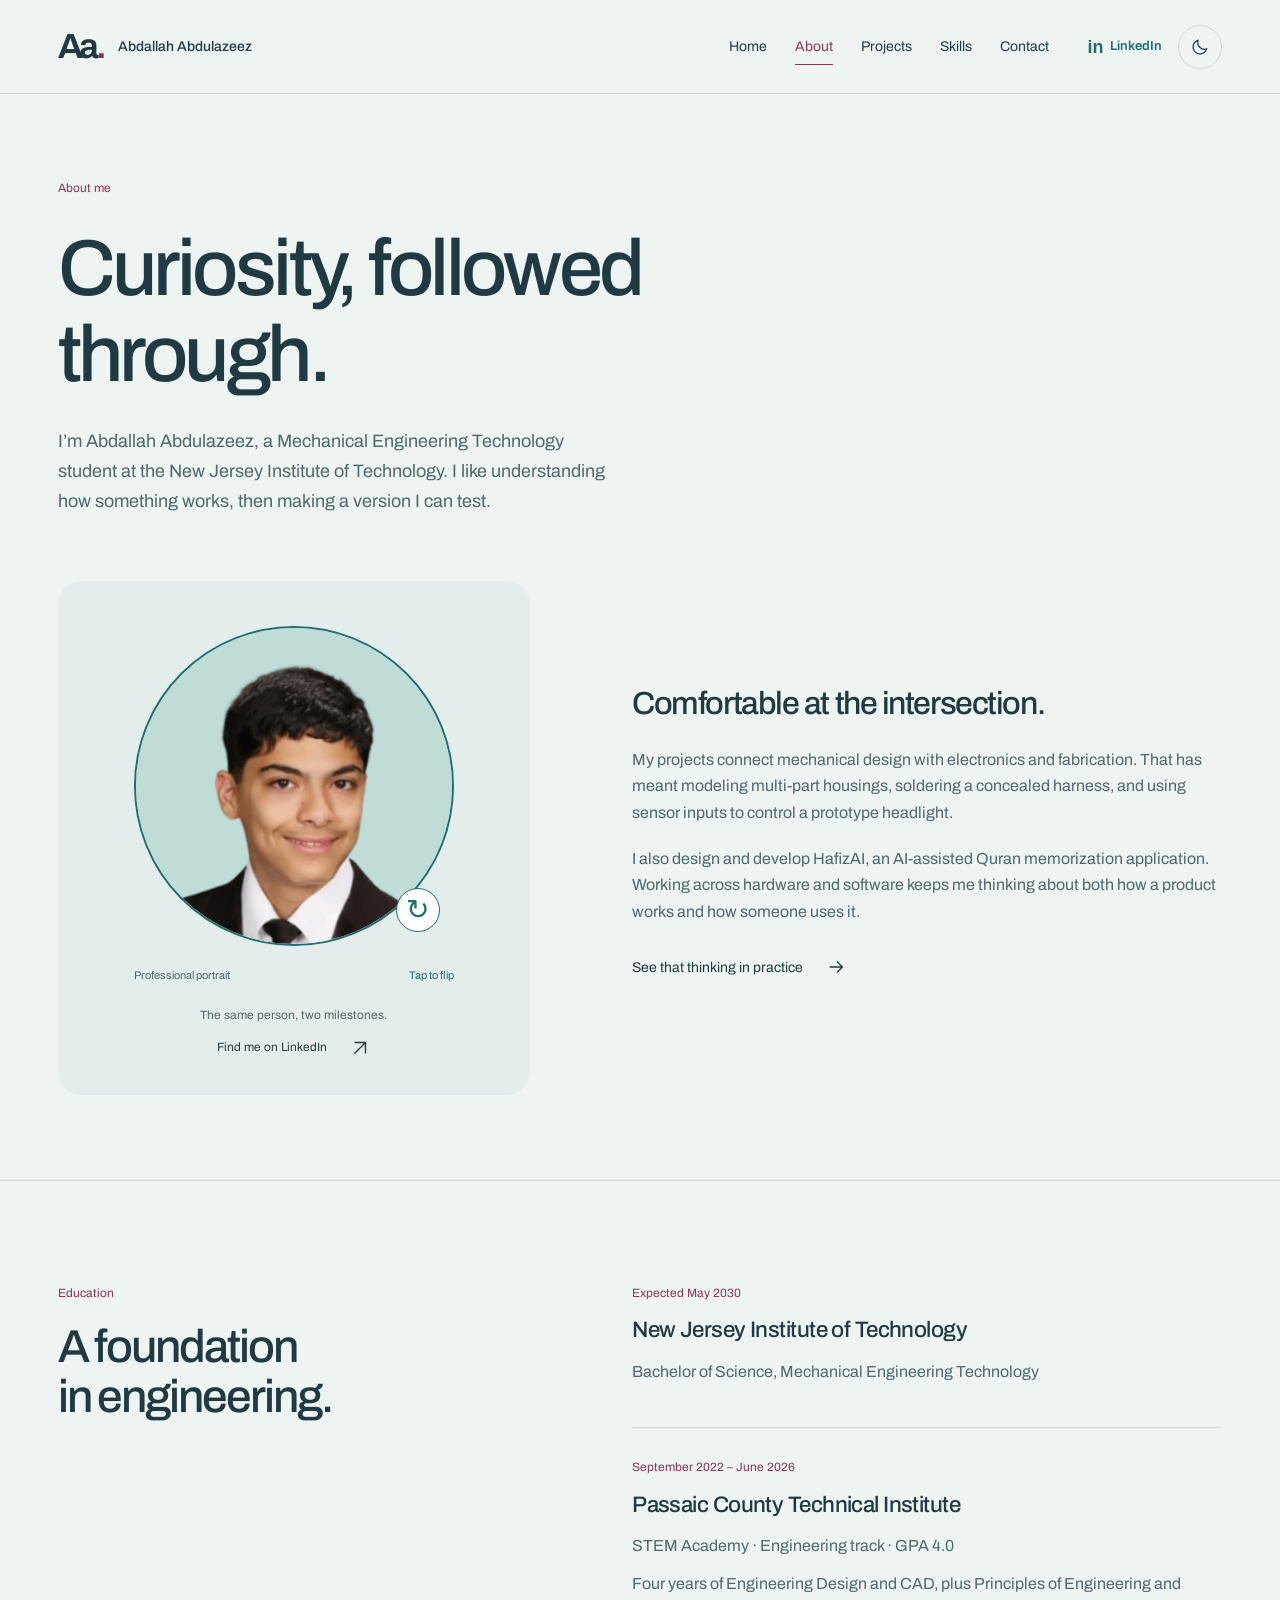
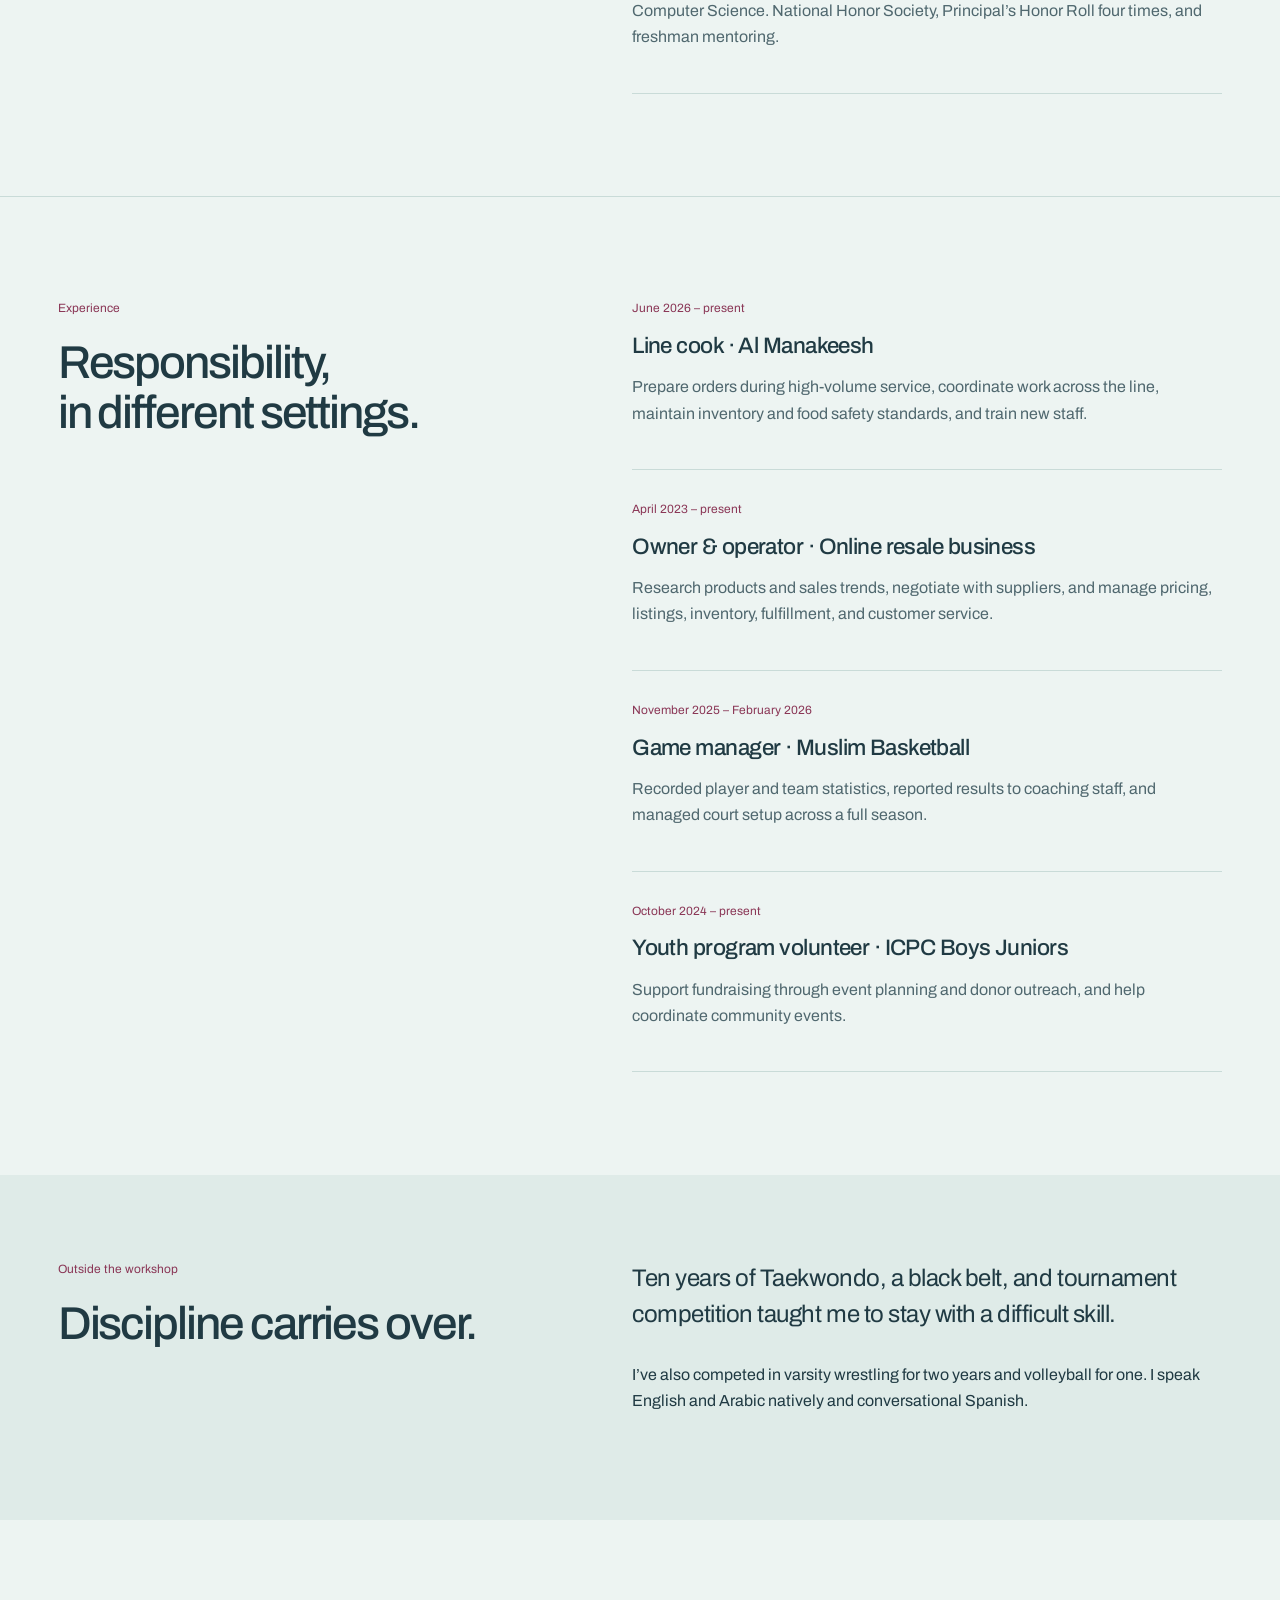
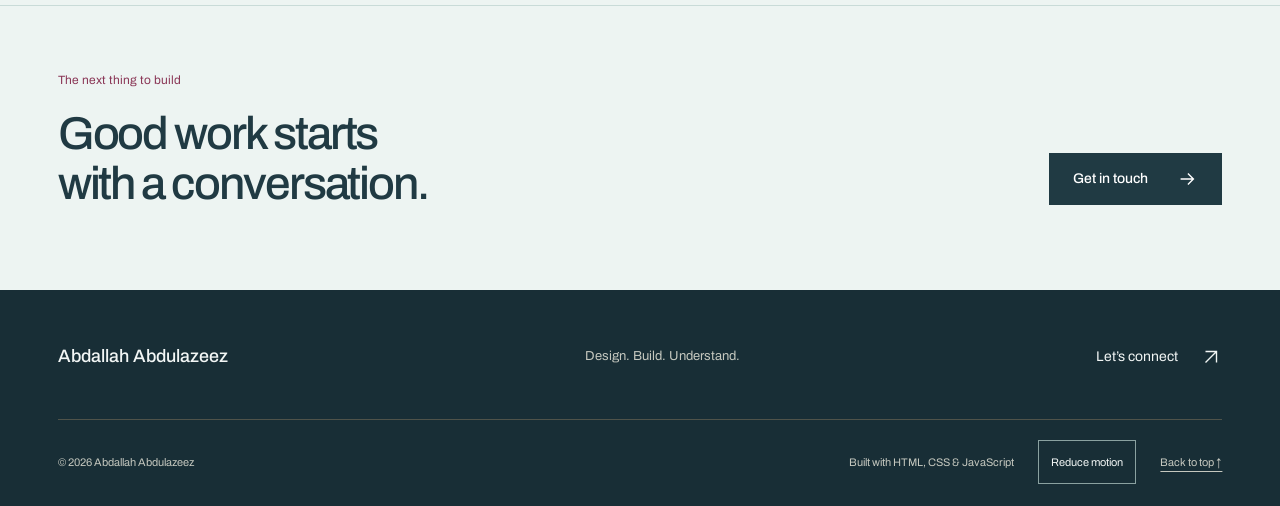
==== commit a18b3e30: "Rebuild reversible Protolight story and add dark mode, skills ribbon, and portrait flips" ====
--- a/about.html
+++ b/about.html
@@ -1,8 +1,8 @@
 <!doctype html>
-<html lang="en"><head><meta charset="utf-8"><meta name="viewport" content="width=device-width, initial-scale=1"><meta name="theme-color" content="#f0f0ec"><meta name="description" content="Learn about Abdallah Abdulazeez’s engineering education, professional experience, community work, and interests."><title>About | Abdallah Abdulazeez</title><link rel="icon" href="assets/images/favicon.svg" type="image/svg+xml"><link rel="preload" href="assets/fonts/Archivo-latin.woff2" as="font" type="font/woff2" crossorigin><link rel="stylesheet" href="styles.css"><script src="script.js" defer></script></head>
+<html lang="en"><head><meta charset="utf-8"><meta name="viewport" content="width=device-width, initial-scale=1"><meta name="theme-color" content="#f0f0ec"><meta name="description" content="Learn about Abdallah Abdulazeez’s engineering education, professional experience, community work, and interests."><title>About | Abdallah Abdulazeez</title><link rel="icon" href="assets/images/favicon.svg" type="image/svg+xml"><script src="theme.js"></script><link rel="stylesheet" href="styles.css"><script src="script.js" defer></script></head>
 <body><a class="skip-link" href="#main">Skip to content</a><div class="reading-progress" aria-hidden="true"></div>
-<header class="site-header"><div class="header-inner"><a class="brand" href="index.html" aria-label="Aa. Abdallah Abdulazeez, home"><span class="monogram" aria-hidden="true">Aa<span>.</span></span><span class="brand-name">Abdallah Abdulazeez</span></a><button class="menu-toggle" aria-expanded="false" aria-controls="primary-navigation" hidden>Menu <span aria-hidden="true">＋</span></button><nav id="primary-navigation" aria-label="Main navigation"><a href="index.html">Home</a><a href="about.html" aria-current="page">About</a><a href="projects.html">Projects</a><a href="skills.html">Skills</a><a href="contact.html">Contact</a></nav></div></header>
-<main id="main" tabindex="-1"><section class="page-intro container"><p class="section-label">About me</p><h1>Curiosity, followed<br>through.</h1><p class="page-lead">I’m Abdallah Abdulazeez, a Mechanical Engineering Technology student at the New Jersey Institute of Technology. I like understanding how something works, then making a version I can test.</p></section><section class="about-statement container"><div class="large-initials" aria-hidden="true">Aa<span>.</span><div class="initials-note">Design / build / iterate</div></div><div><h2>Comfortable at the intersection.</h2><p>My projects connect mechanical design with electronics and fabrication. That has meant modeling multi-part housings, soldering a concealed harness, and using sensor inputs to control a prototype headlight.</p><p>I also design and develop HafizAI, an AI-assisted Quran memorization application. Working across hardware and software keeps me thinking about both how a product works and how someone uses it.</p><a class="text-link" href="projects.html">See that thinking in practice <svg viewBox="0 0 24 24" aria-hidden="true"><path d="M5 12h14M13 6l6 6-6 6"/></svg></a></div></section>
+<header class="site-header"><div class="header-inner"><a class="brand" href="index.html" aria-label="Aa. Abdallah Abdulazeez, home"><span class="monogram" aria-hidden="true">Aa<span>.</span></span><span class="brand-name">Abdallah Abdulazeez</span></a><button class="menu-toggle" aria-expanded="false" aria-controls="primary-navigation" hidden>Menu <span aria-hidden="true">＋</span></button><nav id="primary-navigation" aria-label="Main navigation"><a href="index.html">Home</a><a href="about.html" aria-current="page">About</a><a href="projects.html">Projects</a><a href="skills.html">Skills</a><a href="contact.html">Contact</a></nav><div class="header-actions"><a class="header-linkedin" href="https://www.linkedin.com/in/abdallah-abdulazeez/" aria-label="Connect with Abdallah on LinkedIn"><span class="linkedin-mark" aria-hidden="true">in</span><span class="social-text">LinkedIn</span></a><button class="theme-toggle" type="button" aria-label="Switch to dark mode" aria-pressed="false" hidden><svg class="theme-moon" viewBox="0 0 24 24" aria-hidden="true"><path d="M20 14.3A8.2 8.2 0 0 1 9.7 4 8.3 8.3 0 1 0 20 14.3Z"/></svg><svg class="theme-sun" viewBox="0 0 24 24" aria-hidden="true"><circle cx="12" cy="12" r="4"/><path d="M12 2v2m0 16v2M2 12h2m16 0h2M5 5l1.5 1.5m11 11L19 19M5 19l1.5-1.5m11-11L19 5"/></svg></button></div></div></header>
+<main id="main" tabindex="-1"><section class="page-intro container"><p class="section-label">About me</p><h1>Curiosity, followed<br>through.</h1><p class="page-lead">I’m Abdallah Abdulazeez, a Mechanical Engineering Technology student at the New Jersey Institute of Technology. I like understanding how something works, then making a version I can test.</p></section><section class="about-statement container"><div class="portrait-about-panel"><figure class="portrait-switcher portrait-large" data-portrait="professional"><button class="portrait-flip" type="button" disabled aria-label="Show graduation portrait of Abdallah Abdulazeez" aria-pressed="false"><span class="portrait-turn"><span class="portrait-face portrait-front"><img class="portrait-professional" src="assets/images/portrait-professional.webp" alt="Abdallah Abdulazeez in a black suit and tie." width="462" height="494"></span><span class="portrait-face portrait-back" aria-hidden="true"><img class="portrait-graduation" src="assets/images/portrait-graduation.webp" alt="A headshot of Abdallah Abdulazeez from his graduation photograph, wearing a light suit." width="1000" height="1333" loading="lazy"></span></span><span class="portrait-flip-mark" aria-hidden="true">↻</span></button><figcaption><span data-portrait-label>Professional portrait</span><span class="portrait-hint">Tap to flip</span></figcaption></figure><p class="portrait-panel-note">The same person, two milestones.</p><a class="text-link" href="https://www.linkedin.com/in/abdallah-abdulazeez/">Find me on LinkedIn <svg viewBox="0 0 24 24" aria-hidden="true"><path d="M6 18 18 6M6 6h12v12"/></svg></a></div><div><h2>Comfortable at the intersection.</h2><p>My projects connect mechanical design with electronics and fabrication. That has meant modeling multi-part housings, soldering a concealed harness, and using sensor inputs to control a prototype headlight.</p><p>I also design and develop HafizAI, an AI-assisted Quran memorization application. Working across hardware and software keeps me thinking about both how a product works and how someone uses it.</p><a class="text-link" href="projects.html">See that thinking in practice <svg viewBox="0 0 24 24" aria-hidden="true"><path d="M5 12h14M13 6l6 6-6 6"/></svg></a></div></section>
 <section class="section container split-section"><div><p class="section-label">Education</p><h2>A foundation<br>in engineering.</h2></div><div class="timeline"><article><p class="timeline-date">Expected May 2030</p><h3>New Jersey Institute of Technology</h3><p>Bachelor of Science, Mechanical Engineering Technology</p></article><article><p class="timeline-date">September 2022 – June 2026</p><h3>Passaic County Technical Institute</h3><p>STEM Academy · Engineering track · GPA 4.0</p><p>Four years of Engineering Design and CAD, plus Principles of Engineering and Computer Science. National Honor Society, Principal’s Honor Roll four times, and freshman mentoring.</p></article></div></section>
 <section class="section container split-section"><div><p class="section-label">Experience</p><h2>Responsibility,<br>in different settings.</h2></div><div class="timeline"><article><p class="timeline-date">June 2026 – present</p><h3>Line cook · Al Manakeesh</h3><p>Prepare orders during high-volume service, coordinate work across the line, maintain inventory and food safety standards, and train new staff.</p></article><article><p class="timeline-date">April 2023 – present</p><h3>Owner &amp; operator · Online resale business</h3><p>Research products and sales trends, negotiate with suppliers, and manage pricing, listings, inventory, fulfillment, and customer service.</p></article><article><p class="timeline-date">November 2025 – February 2026</p><h3>Game manager · Muslim Basketball</h3><p>Recorded player and team statistics, reported results to coaching staff, and managed court setup across a full season.</p></article><article><p class="timeline-date">October 2024 – present</p><h3>Youth program volunteer · ICPC Boys Juniors</h3><p>Support fundraising through event planning and donor outreach, and help coordinate community events.</p></article></div></section>
 <section class="interest-section"><div class="container split-section"><div><p class="section-label">Outside the workshop</p><h2>Discipline carries over.</h2></div><div><p class="large-copy">Ten years of Taekwondo, a black belt, and tournament competition taught me to stay with a difficult skill.</p><p>I’ve also competed in varsity wrestling for two years and volleyball for one. I speak English and Arabic natively and conversational Spanish.</p></div></div></section><section class="contact-strip container"><div><p class="section-label">The next thing to build</p><h2>Good work starts<br>with a conversation.</h2></div><a class="button button-dark" href="contact.html">Get in touch <svg viewBox="0 0 24 24" aria-hidden="true"><path d="M5 12h14M13 6l6 6-6 6"/></svg></a></section></main>
--- a/styles.css
+++ b/styles.css
@@ -6,13 +6,23 @@
 }
 
 :root {
-  --paper: #f0f0ec;
+  --paper: #edf4f2;
   --white: #fff;
-  --ink: #252723;
-  --muted: #5c605a;
-  --accent: #812f39;
-  --rule: #d6d8d0;
-  --drawing: #e9ebe5;
+  --ink: #203a43;
+  --muted: #50686f;
+  --accent: #8a3656;
+  --rule: #c9dbd8;
+  --drawing: #dcece8;
+  --story-surface: #dfebe8;
+  --teal: #206d72;
+  --ochre: #8b5f25;
+  --soft-surface: #e3eeec;
+  --portrait-bg: #bfdcd6;
+  --footer: #182e36;
+  --footer-text: #f2f6f5;
+  --ribbon-bg: #226b70;
+  --ribbon-text: #f5faf8;
+  --field-border: #829d9b;
   --gutter: clamp(22px, 4.5vw, 80px);
   --ease: cubic-bezier(.22, .68, .2, 1);
   color-scheme: light;
@@ -98,7 +108,7 @@
 .project-type { font-size: 11px; color: var(--muted); margin-bottom: 10px; }
 .project-caption h3 a { text-decoration: none; display: flex; align-items: center; justify-content: space-between; gap: 20px; min-height: 44px; }
 .project-caption p:last-child { font-size: 14px; margin: 10px 0 0; color: var(--muted); }
-.story-section { background: #e6e8e1; padding-block: 95px 25px; }
+.story-section { background: var(--story-surface); padding-block: 95px 25px; }
 .section-aside { font-size: 13px; color: var(--muted); margin-bottom: 0; }
 .story-layout { display: grid; grid-template-columns: 1.15fr 1fr; gap: clamp(40px, 8vw, 130px); align-items: start; }
 .story-visual { position: sticky; top: 130px; padding-top: 25px; }
@@ -143,7 +153,7 @@
 .about-teaser p:not(.section-label) { color: var(--muted); max-width: 53ch; }
 .contact-strip { display: flex; justify-content: space-between; align-items: flex-end; gap: 30px; padding-block: 65px 80px; border-top: 1px solid var(--rule); }
 .contact-strip .button { flex-shrink: 0; margin-bottom: 5px; }
-.site-footer { padding: 45px var(--gutter) 22px; background: var(--ink); color: var(--paper); }
+.site-footer { padding: 45px var(--gutter) 22px; background: var(--footer); color: var(--footer-text); }
 .site-footer > div { max-width: 1440px; margin-inline: auto; }
 .footer-top { display: flex; align-items: center; justify-content: space-between; gap: 30px; padding-bottom: 40px; }
 .footer-brand { font-weight: 500; font-size: 18px; }
@@ -152,8 +162,8 @@
 .footer-bottom > span:first-child { margin-right: auto; }
 .footer-bottom a { padding-block: 12px; }
 .site-footer a:hover { color: var(--white); }
-.motion-toggle { color: var(--paper); background: transparent; border: 1px solid #72776b; min-height: 44px; padding: 8px 12px; font-size: 11px; }
-.motion-toggle:hover, .motion-toggle[aria-pressed="true"] { border-color: var(--paper); background: #42463d; }
+.motion-toggle { color: var(--footer-text); background: transparent; border: 1px solid #8aa1a0; min-height: 44px; padding: 8px 12px; font-size: 11px; }
+.motion-toggle:hover, .motion-toggle[aria-pressed="true"] { border-color: var(--footer-text); background: #324b51; }
 .site-footer :focus-visible { outline-color: #fff; }
 .page-intro { padding-top: 85px; padding-bottom: 65px; }
 .page-intro .section-label { margin-bottom: 27px; }
@@ -170,7 +180,7 @@
 .timeline-date { font-size: 12px; color: var(--accent); margin-bottom: 15px; }
 .timeline h3 { margin-bottom: 16px; font-size: 1.4rem; }
 .timeline p:not(.timeline-date) { color: var(--muted); margin-bottom: 12px; }
-.interest-section { padding-block: 85px; background: #e6e8e1; margin-bottom: 85px; }
+.interest-section { padding-block: 85px; background: var(--story-surface); margin-bottom: 85px; }
 .large-copy { font-size: 24px; line-height: 1.5; letter-spacing: -.02em; }
 .project-index { display: flex; gap: 10px 30px; flex-wrap: wrap; margin-top: 38px; }
 .project-index a { font-size: 13px; display: flex; align-items: center; min-height: 44px; text-decoration: none; border-bottom: 1px solid var(--rule); }
@@ -192,8 +202,9 @@
 .skill-row { display: grid; grid-template-columns: 1fr 1.25fr; gap: clamp(30px, 7vw, 110px); padding-block: 55px; border-top: 1px solid var(--rule); }
 .skill-row h2 { font-size: clamp(1.8rem, 2.7vw, 2.7rem); max-width: 13ch; margin-top: 22px; }
 .skill-symbol { font-size: 32px; line-height: 1; color: var(--accent); }
+.skill-symbol svg { width: 32px; height: 32px; stroke-width: 1.3; }
 .skill-tags { list-style: none; display: flex; flex-wrap: wrap; padding: 0; margin: 0 0 25px; gap: 10px; }
-.skill-tags li { padding: 6px 12px; border: 1px solid #b9bdb2; font-size: 12px; }
+.skill-tags li { padding: 6px 12px; border: 1px solid var(--field-border); font-size: 12px; }
 .skill-row p { color: var(--muted); }
 .skill-note { border-top: 1px solid var(--rule); display: grid; grid-template-columns: 1fr 1.25fr; gap: 60px; }
 .skill-note h2 { font-size: 2rem; }
@@ -208,7 +219,7 @@
 .contact-form-panel > p { font-size: 14px; color: var(--muted); }
 .field { margin-bottom: 20px; }
 .field label { display: block; font-size: 12px; margin-bottom: 7px; }
-.field input, .field textarea { border: 1px solid #959c8e; border-radius: 0; background: var(--white); color: var(--ink); width: 100%; min-height: 48px; padding: 10px 12px; font-size: 16px; }
+.field input, .field textarea { border: 1px solid var(--field-border); border-radius: 0; background: var(--white); color: var(--ink); width: 100%; min-height: 48px; padding: 10px 12px; font-size: 16px; }
 .field textarea { resize: vertical; }
 .field [aria-invalid="true"] { border-color: var(--accent); }
 .field-error { display: block; color: var(--accent); font-size: 12px; margin-top: 5px; }
@@ -335,3 +346,182 @@
   .section, .page-intro { padding-block: 25px; }
   a { text-decoration: none; }
 }
+
+/* Color, identity, and motion refinements. The native cursor and scroll remain intact. */
+:root[data-theme="dark"] {
+  --paper: #14252d; --white: #1c333c; --ink: #eff5f3; --muted: #b8cdcc;
+  --accent: #f1aec5; --rule: #3c5c64; --drawing: #29464c; --story-surface: #1a353d;
+  --teal: #8ad0ce; --ochre: #ecc480; --soft-surface: #203c43; --portrait-bg: #315961;
+  --footer: #102028; --footer-text: #eff5f3; --ribbon-bg: #254d57; --ribbon-text: #e4f4f1;
+  --field-border: #76979b; color-scheme: dark;
+}
+@media (prefers-color-scheme: dark) {
+  :root:not([data-theme]) {
+    --paper: #14252d; --white: #1c333c; --ink: #eff5f3; --muted: #b8cdcc;
+    --accent: #f1aec5; --rule: #3c5c64; --drawing: #29464c; --story-surface: #1a353d;
+    --teal: #8ad0ce; --ochre: #ecc480; --soft-surface: #203c43; --portrait-bg: #315961;
+    --footer: #102028; --footer-text: #eff5f3; --ribbon-bg: #254d57; --ribbon-text: #e4f4f1;
+    --field-border: #76979b; color-scheme: dark;
+  }
+}
+.visually-hidden { position: absolute; width: 1px; height: 1px; padding: 0; margin: -1px; overflow: hidden; clip-path: inset(50%); white-space: nowrap; border: 0; }
+.header-inner { gap: 18px; }
+.brand { order: 0; }
+#primary-navigation { order: 1; margin-left: auto; gap: clamp(15px, 2.2vw, 34px); }
+.header-actions { display: flex; align-items: center; gap: 8px; order: 2; margin-left: 12px; }
+.menu-toggle { order: 3; }
+.header-linkedin { min-height: 44px; display: inline-flex; gap: 7px; align-items: center; padding-inline: 8px; text-decoration: none; color: var(--teal); font-size: 13px; font-weight: 600; }
+.linkedin-mark { font-family: Arial,sans-serif; font-size: 18px; font-weight: 700; line-height: 1; }
+.theme-toggle { display: grid; place-items: center; width: 44px; height: 44px; padding: 10px; border: 1px solid var(--rule); border-radius: 50%; background: transparent; color: var(--ink); transition: background-color 180ms, border-color 180ms; }
+.theme-toggle:hover { background: var(--soft-surface); border-color: var(--teal); }
+.theme-toggle svg { width: 20px; height: 20px; }
+.theme-sun { display: none; }
+:root[data-theme="dark"] .theme-moon { display: none; }
+:root[data-theme="dark"] .theme-sun { display: block; }
+.hero { padding-top: 45px; }
+.hero-person { display: flex; gap: 20px; align-items: center; margin-bottom: 28px; }
+.person-name { margin: 0 0 4px; font-size: 15px; font-weight: 600; color: var(--accent); }
+.person-role { margin: 0; color: var(--muted); font-size: 11px; line-height: 1.6; }
+.person-link { display: inline-flex; align-items: center; gap: 7px; font-size: 11px; min-height: 32px; color: var(--teal); text-decoration: none; }
+.person-link svg { width: 14px; height: 14px; flex-basis: 14px; }
+.hero-figure img { mix-blend-mode: normal; border-radius: 14px; }
+.figure-corner { top: 12px; left: 20px; color: var(--muted); background: var(--paper); border: 1px solid var(--rule); border-radius: 4px; padding: 3px 8px; }
+.hero-figure figcaption { margin-top: 15px; }
+.hero h1 { font-size: clamp(3rem, 4.65vw, 4.9rem); }
+.portrait-switcher { margin: 0; flex-shrink: 0; }
+.portrait-small { width: 96px; }
+.portrait-large { width: min(100%, 320px); margin-inline: auto; }
+.portrait-flip { display: block; width: 100%; aspect-ratio: 1; border: 2px solid var(--teal); padding: 0; border-radius: 50%; background: var(--portrait-bg); color: var(--ink); position: relative; perspective: 1000px; }
+.portrait-flip:focus-visible { outline-offset: 7px; }
+.portrait-turn { position: absolute; inset: 0; border-radius: 50%; transform-style: preserve-3d; transition: transform 650ms var(--ease); }
+[data-portrait="graduation"] .portrait-turn { transform: rotateY(180deg); }
+.portrait-face { position: absolute; inset: 0; overflow: hidden; border-radius: 50%; background: var(--portrait-bg); backface-visibility: hidden; -webkit-backface-visibility: hidden; }
+.portrait-front { transform: rotateY(0deg); }
+.portrait-back { transform: rotateY(180deg); }
+.portrait-face img { display: block; position: absolute; max-width: none; height: auto; }
+.portrait-face .portrait-professional { width: 145%; left: -22.5%; top: -8%; }
+.portrait-face .portrait-graduation { width: 380%; left: -145%; top: -139%; }
+.portrait-flip-mark { position: absolute; display: grid; place-items: center; right: -2px; bottom: -2px; width: 30px; height: 30px; border: 1px solid var(--teal); border-radius: 50%; background: var(--white); color: var(--teal); font-size: 23px; line-height: 1; }
+.portrait-large .portrait-flip-mark { width: 44px; height: 44px; font-size: 28px; right: 12px; bottom: 12px; }
+.portrait-switcher figcaption { display: flex; justify-content: space-between; gap: 8px; font-size: 11px; color: var(--muted); padding-top: 20px; }
+.portrait-hint { color: var(--teal); }
+.portrait-small figcaption { display: none; }
+.portrait-about-panel { background: var(--soft-surface); padding: 45px 35px 25px; border-radius: 24px; text-align: center; }
+.portrait-panel-note { font-size: 12px; margin: 22px 0 0; color: var(--muted); }
+.portrait-about-panel .text-link { font-size: 12px; }
+.skills-banner { background: var(--ribbon-bg); color: var(--ribbon-text); padding-block: 26px 30px; overflow: hidden; }
+.ribbon-heading { display: flex; align-items: center; justify-content: space-between; gap: 20px; margin-bottom: 16px; }
+.ribbon-heading h2 { font-size: 15px; letter-spacing: -.01em; font-weight: 500; }
+.ribbon-toggle { color: inherit; background: transparent; border: 1px solid #a6d2ce; padding: 8px 12px; min-height: 44px; font-size: 11px; }
+.ribbon-toggle span { margin-left: 9px; }
+.ribbon-toggle:hover { background: #ffffff16; }
+.skills-banner :focus-visible { outline-color: var(--ribbon-text); }
+.ribbon-window { overflow: hidden; padding-block: 7px; }
+.ribbon-track { display: flex; width: max-content; }
+.ribbon-list { display: flex; list-style: none; padding: 0; margin: 0; flex: 0 0 auto; align-items: center; }
+.ribbon-list li { display: flex; align-items: center; padding-inline: 22px; white-space: nowrap; font-size: 20px; font-weight: 400; letter-spacing: -.025em; }
+.ribbon-list li::after { content: "+"; margin-left: 44px; color: #b6d2c1; font-size: 19px; }
+.ribbon-row-2 { opacity: .9; }
+.ribbon-row-2 .ribbon-list li { font-size: 15px; }
+.js-ready .ribbon-track { animation: ribbon-travel 72s linear infinite; }
+.js-ready .ribbon-row-2 .ribbon-track { animation-direction: reverse; animation-duration: 85s; }
+.skills-banner.is-paused .ribbon-track, .ribbon-window:hover .ribbon-track { animation-play-state: paused; }
+@keyframes ribbon-travel { to { transform: translateX(-50%); } }
+body:not(.js-ready) .ribbon-track { width: 100%; }
+body:not(.js-ready) .ribbon-list { flex-wrap: wrap; flex: 1 1 100%; }
+body:not(.js-ready) .ribbon-list[aria-hidden] { display: none; }
+body:not(.js-ready) .portrait-hint, body:not(.js-ready) .portrait-flip-mark { display: none; }
+body:not(.js-ready) .prototype-diagram { opacity: 0; }
+body:not(.js-ready) .prototype-photo { opacity: 1; }
+.story-section { background: var(--story-surface); }
+.story-heading-side { display: flex; flex-direction: column; gap: 15px; align-items: flex-end; }
+.story-jumps { display: flex; gap: 6px; }
+.story-jumps a { display: flex; align-items: center; min-height: 44px; padding: 8px 12px; font-size: 12px; text-decoration: none; border: 1px solid var(--field-border); border-radius: 24px; }
+.story-jumps a:hover, .story-jumps a[aria-current="step"] { background: var(--teal); border-color: var(--teal); color: var(--paper); }
+.story-layout { gap: clamp(35px, 6vw, 100px); grid-template-columns: 1.12fr 1fr; }
+.story-visual { --join: 0; --photo-opacity: 0; --light-level: .12; top: 115px; min-width: 0; padding-top: 12px; }
+.prototype-drawing { aspect-ratio: 760 / 600; border-radius: 14px; background: var(--drawing); }
+.prototype-diagram { display: block; width: 100%; height: 100%; stroke: none; opacity: calc(1 - var(--photo-opacity)); }
+.prototype-diagram .drawing-paper { fill: var(--drawing); }
+.prototype-diagram > g:last-child { fill: var(--muted); }
+.prototype-diagram .proto-cover { transform: translateY(calc((1 - var(--join)) * -105px)); }
+.prototype-diagram .proto-light { opacity: var(--light-level); }
+.prototype-diagram .proto-annotations { fill: var(--muted); stroke: var(--teal); opacity: calc(1 - var(--join) * .8); }
+.prototype-drawing > .prototype-photo { position: absolute; inset: 0; width: 100%; height: 100%; object-fit: cover; opacity: var(--photo-opacity); mix-blend-mode: normal; transform: none !important; transition: none; border-radius: 14px; }
+.story-state { border-color: var(--field-border); font-size: 12px; }
+.stage-caption { color: var(--muted); }
+.story-step { min-height: 76vh; padding-block: 13vh; scroll-margin-top: 120px; }
+.inline-list li { border-color: var(--field-border); color: var(--muted); }
+.build-gallery { display: grid; grid-template-columns: 1fr 1fr; gap: 14px; margin-top: 22px; }
+.build-gallery figure { position: static; }
+.build-gallery figure img { aspect-ratio: 1.3; object-fit: contain; background: #293442; border-radius: 10px; }
+.case-layout > figure > img { border-radius: 14px; }
+.build-notes { margin-block: 20px 24px; border-block: 1px solid var(--rule); padding-block: 12px; }
+.build-notes summary { cursor: pointer; color: var(--teal); font-size: 13px; padding-block: 10px; min-height: 44px; }
+.build-notes p { font-size: 13px; margin-block: 12px 18px; }
+.build-notes img { border-radius: 10px; width: 100%; max-height: 420px; object-fit: contain; }
+.cursor-halo { position: fixed; top: 0; left: 0; width: 28px; height: 28px; pointer-events: none; z-index: 90; opacity: 0; }
+.cursor-halo.is-visible { opacity: 1; }
+.cursor-halo span { display: block; width: 100%; height: 100%; border: 1px solid var(--teal); border-radius: 50%; background: #4da3a30c; transition: transform 180ms var(--ease), background-color 180ms; }
+.cursor-halo.is-hovering span { transform: scale(1.55); background: #4da3a322; }
+.cursor-halo.is-pressed span { transform: scale(.7); }
+@media (max-width: 1100px) { .header-actions { margin-left: 0; } .social-text { display: none; } .header-linkedin { justify-content: center; width: 44px; padding: 0; } .hero-person { gap: 15px; } .portrait-small { width: 84px; } }
+@media (max-width: 760px) {
+  .header-inner { gap: 10px; }
+  .header-actions { margin-left: auto; }
+  #primary-navigation { margin: 0; }
+  .header-linkedin, .theme-toggle { width: 42px; min-width: 42px; height: 44px; }
+  .brand-name { display: none; }
+  .hero { padding-top: 24px; }
+  .hero-person { margin-bottom: 25px; gap: 17px; }
+  .portrait-small { width: 86px; }
+  .person-name { font-size: 14px; }
+  .person-role { font-size: 10px; }
+  .person-link { min-height: 44px; }
+  .hero h1 { font-size: clamp(2.65rem, 8.1vw, 4.5rem); }
+  .figure-corner { top: 10px; }
+  .skills-banner { padding-block: 20px 24px; }
+  .ribbon-heading { gap: 15px; margin-bottom: 10px; }
+  .ribbon-heading h2 { font-size: 13px; max-width: 14ch; line-height: 1.4; }
+  .ribbon-toggle { font-size: 10px; padding-inline: 10px; }
+  .ribbon-list li { font-size: 18px; padding-inline: 16px; }
+  .ribbon-list li::after { margin-left: 32px; }
+  .ribbon-row-2 .ribbon-list li { font-size: 14px; }
+  .story-heading-side { align-items: flex-start; }
+  .story-layout { display: block; }
+  .story-visual { position: sticky; top: 76px; padding-block: 8px; background: var(--story-surface); z-index: 4; }
+  .prototype-drawing { height: clamp(190px, 31svh, 280px); aspect-ratio: auto; }
+  .prototype-diagram { max-height: 100%; object-fit: contain; }
+  .prototype-drawing > .prototype-photo { object-fit: contain; background: var(--drawing); }
+  .story-state { display: flex; padding-block: 10px; font-size: 10px; }
+  .story-visual .figure-note { display: none; }
+  .story-step { min-height: 65svh; padding-block: 38px; scroll-margin-top: calc(120px + 34svh); border-color: var(--field-border); }
+  .story-step h3 { font-size: 1.85rem; }
+  .portrait-about-panel { padding: 32px 25px 20px; }
+  .portrait-large { width: min(100%, 290px); }
+  .cursor-halo { display: none; }
+  body:not(.js-ready) .story-visual { position: static; }
+  body:not(.js-ready) .story-step { min-height: auto; }
+}
+:root[data-motion="reduced"] .cursor-halo { display: none; }
+:root[data-motion="reduced"] .ribbon-track { width: 100%; transform: none; }
+:root[data-motion="reduced"] .ribbon-list { flex-wrap: wrap; flex: 1 1 100%; gap: 6px 0; }
+:root[data-motion="reduced"] .ribbon-list[aria-hidden] { display: none; }
+:root[data-motion="reduced"] .ribbon-list li { font-size: 14px; padding-inline: 15px; white-space: normal; }
+:root[data-motion="reduced"] .ribbon-list li::after { margin-left: 30px; }
+:root[data-motion="reduced"] .story-visual { position: static; }
+:root[data-motion="reduced"] .prototype-diagram { opacity: 0; }
+:root[data-motion="reduced"] .prototype-photo { opacity: 1; }
+:root[data-motion="reduced"] .story-step { min-height: auto; padding-block: 35px; }
+@media (prefers-reduced-motion: reduce) {
+  .cursor-halo { display: none; }
+  .ribbon-track { width: 100%; transform: none; }
+  .ribbon-list { flex-wrap: wrap; flex: 1 1 100%; gap: 6px 0; }
+  .ribbon-list[aria-hidden] { display: none; }
+  .ribbon-list li { font-size: 14px; white-space: normal; }
+  .story-visual { position: static; }
+  .prototype-diagram { opacity: 0; }
+  .prototype-photo { opacity: 1; }
+  .story-step { min-height: auto; padding-block: 35px; }
+}
+@media print { .header-actions, .skills-banner, .cursor-halo, .portrait-flip-mark { display: none !important; } .portrait-flip { border: none; } .story-visual { position: static; } }
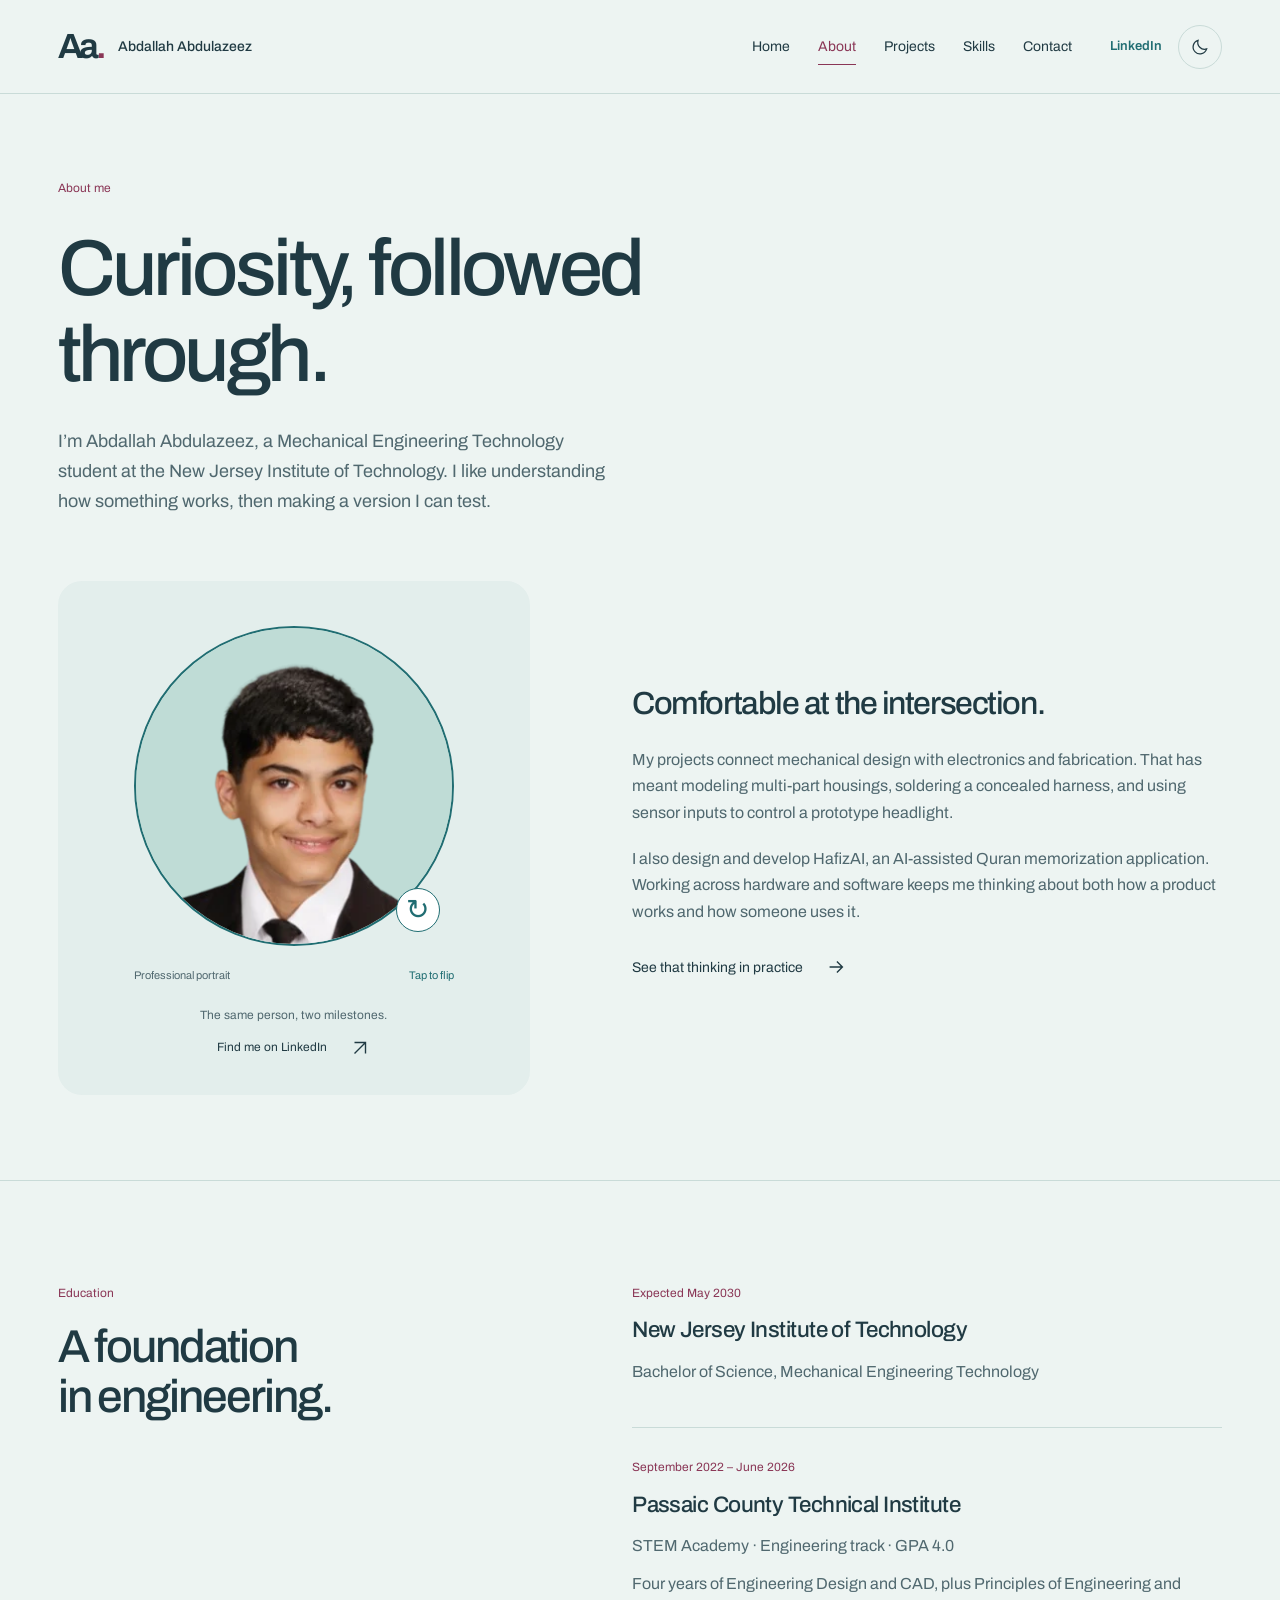
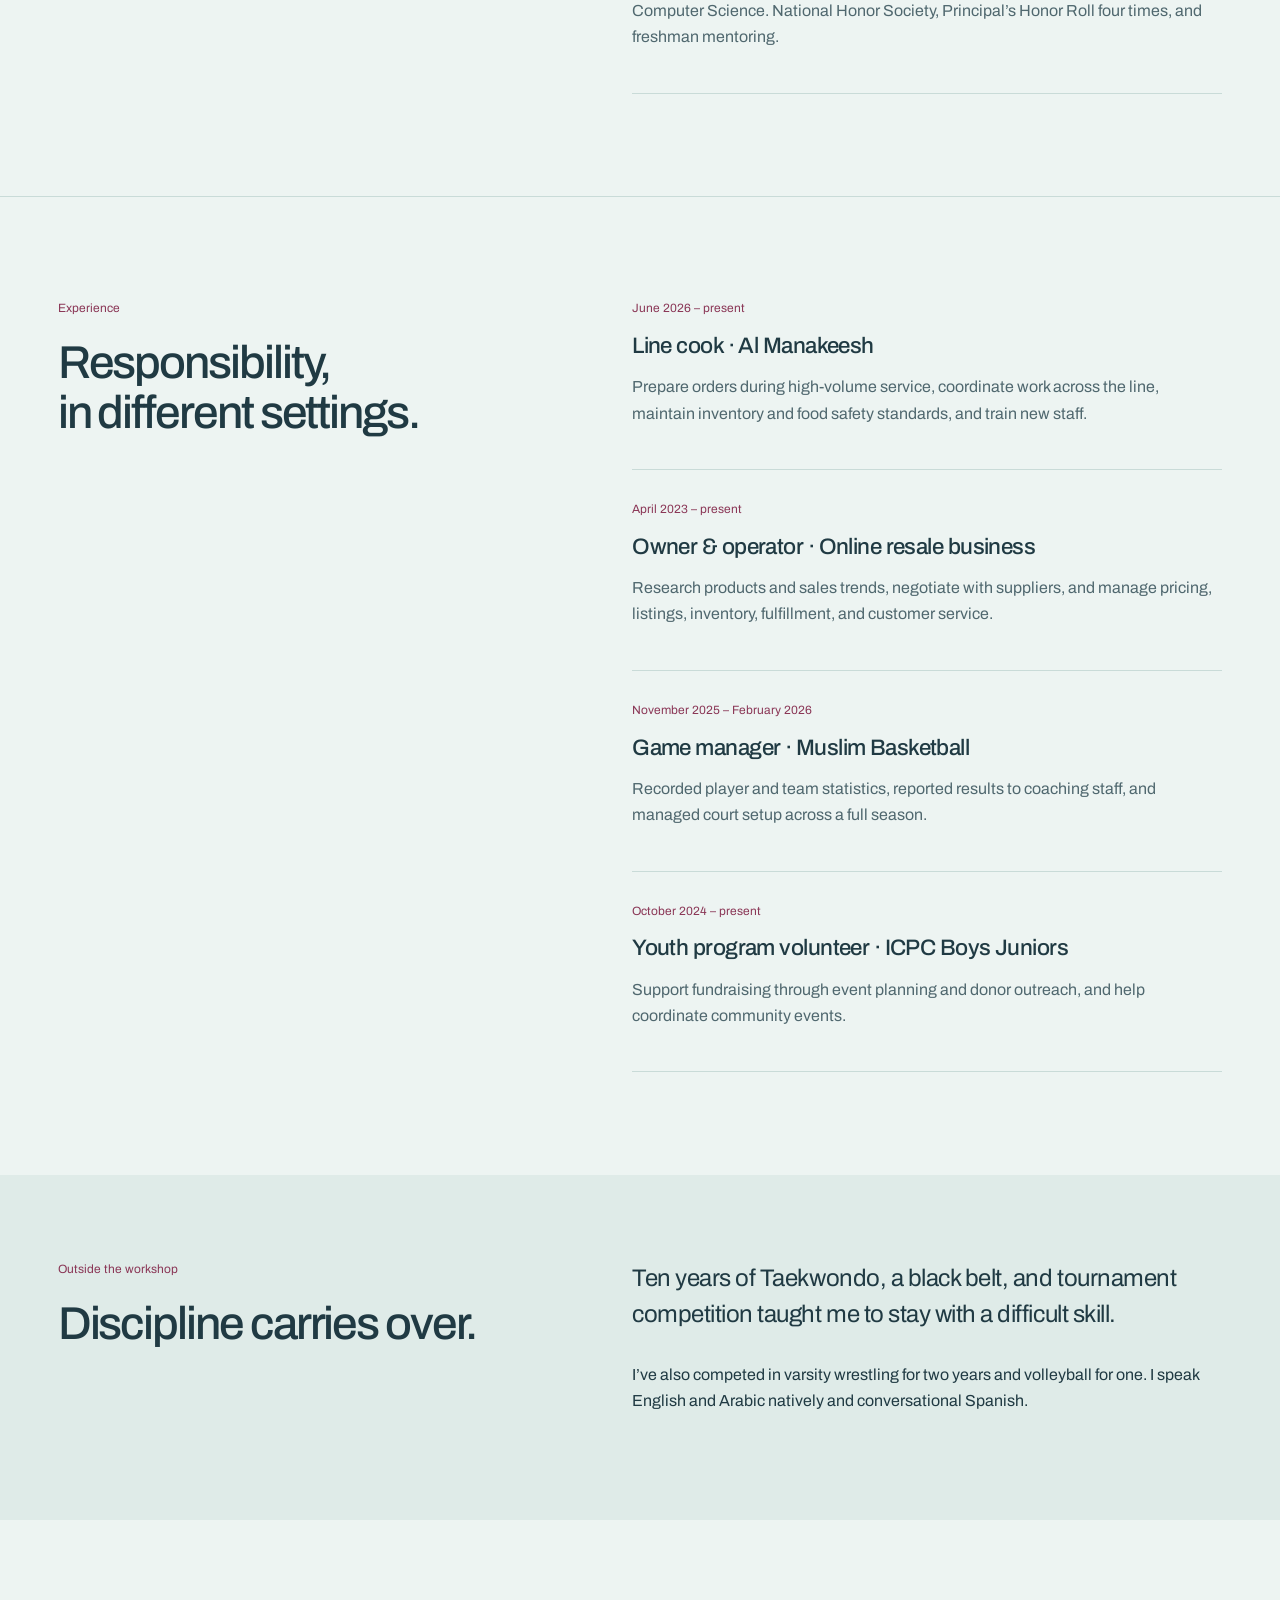
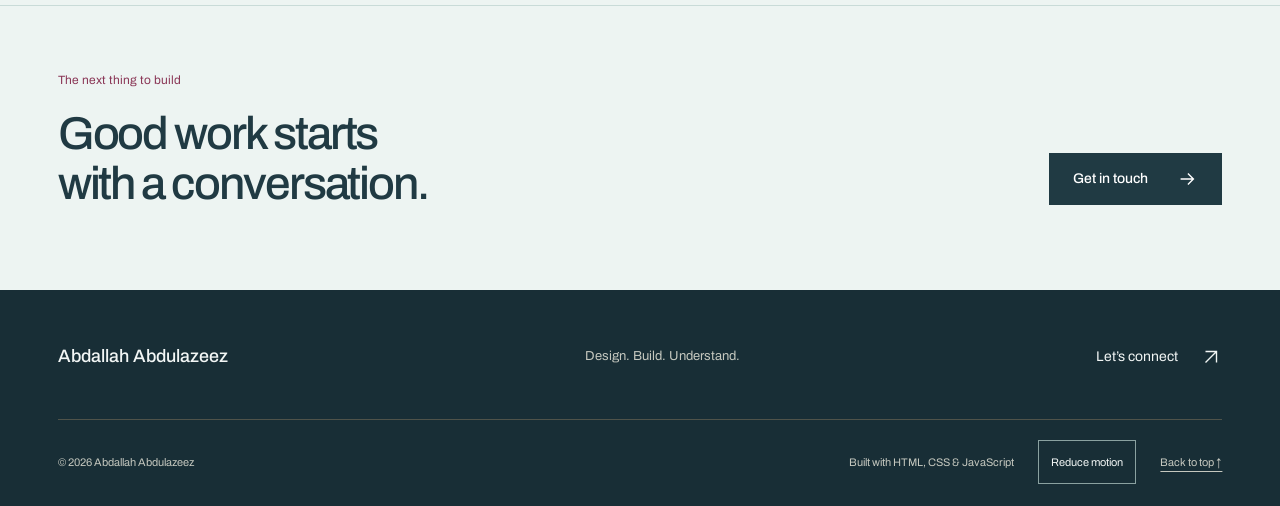
==== commit e8f8813a: "Eliminate mobile layout shift and optimize portrait and prototype image loading" ====
--- a/about.html
+++ b/about.html
@@ -1,8 +1,8 @@
 <!doctype html>
 <html lang="en"><head><meta charset="utf-8"><meta name="viewport" content="width=device-width, initial-scale=1"><meta name="theme-color" content="#f0f0ec"><meta name="description" content="Learn about Abdallah Abdulazeez’s engineering education, professional experience, community work, and interests."><title>About | Abdallah Abdulazeez</title><link rel="icon" href="assets/images/favicon.svg" type="image/svg+xml"><script src="theme.js"></script><link rel="stylesheet" href="styles.css"><script src="script.js" defer></script></head>
 <body><a class="skip-link" href="#main">Skip to content</a><div class="reading-progress" aria-hidden="true"></div>
-<header class="site-header"><div class="header-inner"><a class="brand" href="index.html" aria-label="Aa. Abdallah Abdulazeez, home"><span class="monogram" aria-hidden="true">Aa<span>.</span></span><span class="brand-name">Abdallah Abdulazeez</span></a><button class="menu-toggle" aria-expanded="false" aria-controls="primary-navigation" hidden>Menu <span aria-hidden="true">＋</span></button><nav id="primary-navigation" aria-label="Main navigation"><a href="index.html">Home</a><a href="about.html" aria-current="page">About</a><a href="projects.html">Projects</a><a href="skills.html">Skills</a><a href="contact.html">Contact</a></nav><div class="header-actions"><a class="header-linkedin" href="https://www.linkedin.com/in/abdallah-abdulazeez/" aria-label="Connect with Abdallah on LinkedIn"><span class="linkedin-mark" aria-hidden="true">in</span><span class="social-text">LinkedIn</span></a><button class="theme-toggle" type="button" aria-label="Switch to dark mode" aria-pressed="false" hidden><svg class="theme-moon" viewBox="0 0 24 24" aria-hidden="true"><path d="M20 14.3A8.2 8.2 0 0 1 9.7 4 8.3 8.3 0 1 0 20 14.3Z"/></svg><svg class="theme-sun" viewBox="0 0 24 24" aria-hidden="true"><circle cx="12" cy="12" r="4"/><path d="M12 2v2m0 16v2M2 12h2m16 0h2M5 5l1.5 1.5m11 11L19 19M5 19l1.5-1.5m11-11L19 5"/></svg></button></div></div></header>
-<main id="main" tabindex="-1"><section class="page-intro container"><p class="section-label">About me</p><h1>Curiosity, followed<br>through.</h1><p class="page-lead">I’m Abdallah Abdulazeez, a Mechanical Engineering Technology student at the New Jersey Institute of Technology. I like understanding how something works, then making a version I can test.</p></section><section class="about-statement container"><div class="portrait-about-panel"><figure class="portrait-switcher portrait-large" data-portrait="professional"><button class="portrait-flip" type="button" disabled aria-label="Show graduation portrait of Abdallah Abdulazeez" aria-pressed="false"><span class="portrait-turn"><span class="portrait-face portrait-front"><img class="portrait-professional" src="assets/images/portrait-professional.webp" alt="Abdallah Abdulazeez in a black suit and tie." width="462" height="494"></span><span class="portrait-face portrait-back" aria-hidden="true"><img class="portrait-graduation" src="assets/images/portrait-graduation.webp" alt="A headshot of Abdallah Abdulazeez from his graduation photograph, wearing a light suit." width="1000" height="1333" loading="lazy"></span></span><span class="portrait-flip-mark" aria-hidden="true">↻</span></button><figcaption><span data-portrait-label>Professional portrait</span><span class="portrait-hint">Tap to flip</span></figcaption></figure><p class="portrait-panel-note">The same person, two milestones.</p><a class="text-link" href="https://www.linkedin.com/in/abdallah-abdulazeez/">Find me on LinkedIn <svg viewBox="0 0 24 24" aria-hidden="true"><path d="M6 18 18 6M6 6h12v12"/></svg></a></div><div><h2>Comfortable at the intersection.</h2><p>My projects connect mechanical design with electronics and fabrication. That has meant modeling multi-part housings, soldering a concealed harness, and using sensor inputs to control a prototype headlight.</p><p>I also design and develop HafizAI, an AI-assisted Quran memorization application. Working across hardware and software keeps me thinking about both how a product works and how someone uses it.</p><a class="text-link" href="projects.html">See that thinking in practice <svg viewBox="0 0 24 24" aria-hidden="true"><path d="M5 12h14M13 6l6 6-6 6"/></svg></a></div></section>
+<header class="site-header"><div class="header-inner"><a class="brand" href="index.html" aria-label="Aa. Abdallah Abdulazeez, home"><span class="monogram" aria-hidden="true">Aa<span>.</span></span><span class="brand-name">Abdallah Abdulazeez</span></a><button class="menu-toggle" aria-expanded="false" aria-controls="primary-navigation" hidden>Menu <span aria-hidden="true">＋</span></button><nav id="primary-navigation" aria-label="Main navigation"><a href="index.html">Home</a><a href="about.html" aria-current="page">About</a><a href="projects.html">Projects</a><a href="skills.html">Skills</a><a href="contact.html">Contact</a></nav><div class="header-actions"><a class="header-linkedin" href="https://www.linkedin.com/in/abdallah-abdulazeez/" aria-label="in / LinkedIn: Abdallah Abdulazeez"><span class="linkedin-mark" aria-hidden="true">in</span><span class="social-text">LinkedIn</span></a><button class="theme-toggle" type="button" aria-label="Switch to dark mode" aria-pressed="false" hidden><svg class="theme-moon" viewBox="0 0 24 24" aria-hidden="true"><path d="M20 14.3A8.2 8.2 0 0 1 9.7 4 8.3 8.3 0 1 0 20 14.3Z"/></svg><svg class="theme-sun" viewBox="0 0 24 24" aria-hidden="true"><circle cx="12" cy="12" r="4"/><path d="M12 2v2m0 16v2M2 12h2m16 0h2M5 5l1.5 1.5m11 11L19 19M5 19l1.5-1.5m11-11L19 5"/></svg></button></div></div></header>
+<main id="main" tabindex="-1"><section class="page-intro container"><p class="section-label">About me</p><h1>Curiosity, followed<br>through.</h1><p class="page-lead">I’m Abdallah Abdulazeez, a Mechanical Engineering Technology student at the New Jersey Institute of Technology. I like understanding how something works, then making a version I can test.</p></section><section class="about-statement container"><div class="portrait-about-panel"><figure class="portrait-switcher portrait-large" data-portrait="professional"><button class="portrait-flip" type="button" disabled aria-label="Show graduation portrait of Abdallah Abdulazeez" aria-pressed="false"><span class="portrait-turn"><span class="portrait-face portrait-front"><img class="portrait-professional" src="assets/images/portrait-professional.webp" alt="Abdallah Abdulazeez in a black suit and tie." width="462" height="494"></span><span class="portrait-face portrait-back" aria-hidden="true"><img class="portrait-graduation" src="assets/images/portrait-professional.webp" data-src="assets/images/portrait-graduation.webp" alt="A headshot of Abdallah Abdulazeez from his graduation photograph, wearing a light suit." width="1000" height="1333" loading="lazy"></span></span><span class="portrait-flip-mark" aria-hidden="true">↻</span></button><figcaption><span data-portrait-label>Professional portrait</span><span class="portrait-hint">Tap to flip</span></figcaption></figure><p class="portrait-panel-note">The same person, two milestones.</p><a class="text-link" href="https://www.linkedin.com/in/abdallah-abdulazeez/">Find me on LinkedIn <svg viewBox="0 0 24 24" aria-hidden="true"><path d="M6 18 18 6M6 6h12v12"/></svg></a></div><div><h2>Comfortable at the intersection.</h2><p>My projects connect mechanical design with electronics and fabrication. That has meant modeling multi-part housings, soldering a concealed harness, and using sensor inputs to control a prototype headlight.</p><p>I also design and develop HafizAI, an AI-assisted Quran memorization application. Working across hardware and software keeps me thinking about both how a product works and how someone uses it.</p><a class="text-link" href="projects.html">See that thinking in practice <svg viewBox="0 0 24 24" aria-hidden="true"><path d="M5 12h14M13 6l6 6-6 6"/></svg></a></div></section>
 <section class="section container split-section"><div><p class="section-label">Education</p><h2>A foundation<br>in engineering.</h2></div><div class="timeline"><article><p class="timeline-date">Expected May 2030</p><h3>New Jersey Institute of Technology</h3><p>Bachelor of Science, Mechanical Engineering Technology</p></article><article><p class="timeline-date">September 2022 – June 2026</p><h3>Passaic County Technical Institute</h3><p>STEM Academy · Engineering track · GPA 4.0</p><p>Four years of Engineering Design and CAD, plus Principles of Engineering and Computer Science. National Honor Society, Principal’s Honor Roll four times, and freshman mentoring.</p></article></div></section>
 <section class="section container split-section"><div><p class="section-label">Experience</p><h2>Responsibility,<br>in different settings.</h2></div><div class="timeline"><article><p class="timeline-date">June 2026 – present</p><h3>Line cook · Al Manakeesh</h3><p>Prepare orders during high-volume service, coordinate work across the line, maintain inventory and food safety standards, and train new staff.</p></article><article><p class="timeline-date">April 2023 – present</p><h3>Owner &amp; operator · Online resale business</h3><p>Research products and sales trends, negotiate with suppliers, and manage pricing, listings, inventory, fulfillment, and customer service.</p></article><article><p class="timeline-date">November 2025 – February 2026</p><h3>Game manager · Muslim Basketball</h3><p>Recorded player and team statistics, reported results to coaching staff, and managed court setup across a full season.</p></article><article><p class="timeline-date">October 2024 – present</p><h3>Youth program volunteer · ICPC Boys Juniors</h3><p>Support fundraising through event planning and donor outreach, and help coordinate community events.</p></article></div></section>
 <section class="interest-section"><div class="container split-section"><div><p class="section-label">Outside the workshop</p><h2>Discipline carries over.</h2></div><div><p class="large-copy">Ten years of Taekwondo, a black belt, and tournament competition taught me to stay with a difficult skill.</p><p>I’ve also competed in varsity wrestling for two years and volleyball for one. I speak English and Arabic natively and conversational Spanish.</p></div></div></section><section class="contact-strip container"><div><p class="section-label">The next thing to build</p><h2>Good work starts<br>with a conversation.</h2></div><a class="button button-dark" href="contact.html">Get in touch <svg viewBox="0 0 24 24" aria-hidden="true"><path d="M5 12h14M13 6l6 6-6 6"/></svg></a></section></main>
--- a/styles.css
+++ b/styles.css
@@ -372,6 +372,8 @@
 .menu-toggle { order: 3; }
 .header-linkedin { min-height: 44px; display: inline-flex; gap: 7px; align-items: center; padding-inline: 8px; text-decoration: none; color: var(--teal); font-size: 13px; font-weight: 600; }
 .linkedin-mark { font-family: Arial,sans-serif; font-size: 18px; font-weight: 700; line-height: 1; }
+.linkedin-mark { display: none; }
+.js-enabled .theme-toggle[hidden] { display: grid !important; visibility: hidden; }
 .theme-toggle { display: grid; place-items: center; width: 44px; height: 44px; padding: 10px; border: 1px solid var(--rule); border-radius: 50%; background: transparent; color: var(--ink); transition: background-color 180ms, border-color 180ms; }
 .theme-toggle:hover { background: var(--soft-surface); border-color: var(--teal); }
 .theme-toggle svg { width: 20px; height: 20px; }
@@ -465,9 +467,13 @@
 .cursor-halo span { display: block; width: 100%; height: 100%; border: 1px solid var(--teal); border-radius: 50%; background: #4da3a30c; transition: transform 180ms var(--ease), background-color 180ms; }
 .cursor-halo.is-hovering span { transform: scale(1.55); background: #4da3a322; }
 .cursor-halo.is-pressed span { transform: scale(.7); }
-@media (max-width: 1100px) { .header-actions { margin-left: 0; } .social-text { display: none; } .header-linkedin { justify-content: center; width: 44px; padding: 0; } .hero-person { gap: 15px; } .portrait-small { width: 84px; } }
+@media (max-width: 1100px) { .header-actions { margin-left: 0; } .social-text { display: none; } .linkedin-mark { display: block; } .header-linkedin { justify-content: center; width: 44px; padding: 0; } .hero-person { gap: 15px; } .portrait-small { width: 84px; } }
 @media (max-width: 760px) {
   .header-inner { gap: 10px; }
+  html.js-enabled .header-inner { min-height: 76px; flex-direction: row; align-items: center; padding-block: 0; }
+  html.js-enabled #primary-navigation { display: none; }
+  html.js-enabled .site-header.menu-enhanced #primary-navigation:not([hidden]) { display: flex; }
+  html.js-enabled .menu-toggle[hidden] { display: block !important; visibility: hidden; min-width: 78px; }
   .header-actions { margin-left: auto; }
   #primary-navigation { margin: 0; }
   .header-linkedin, .theme-toggle { width: 42px; min-width: 42px; height: 44px; }
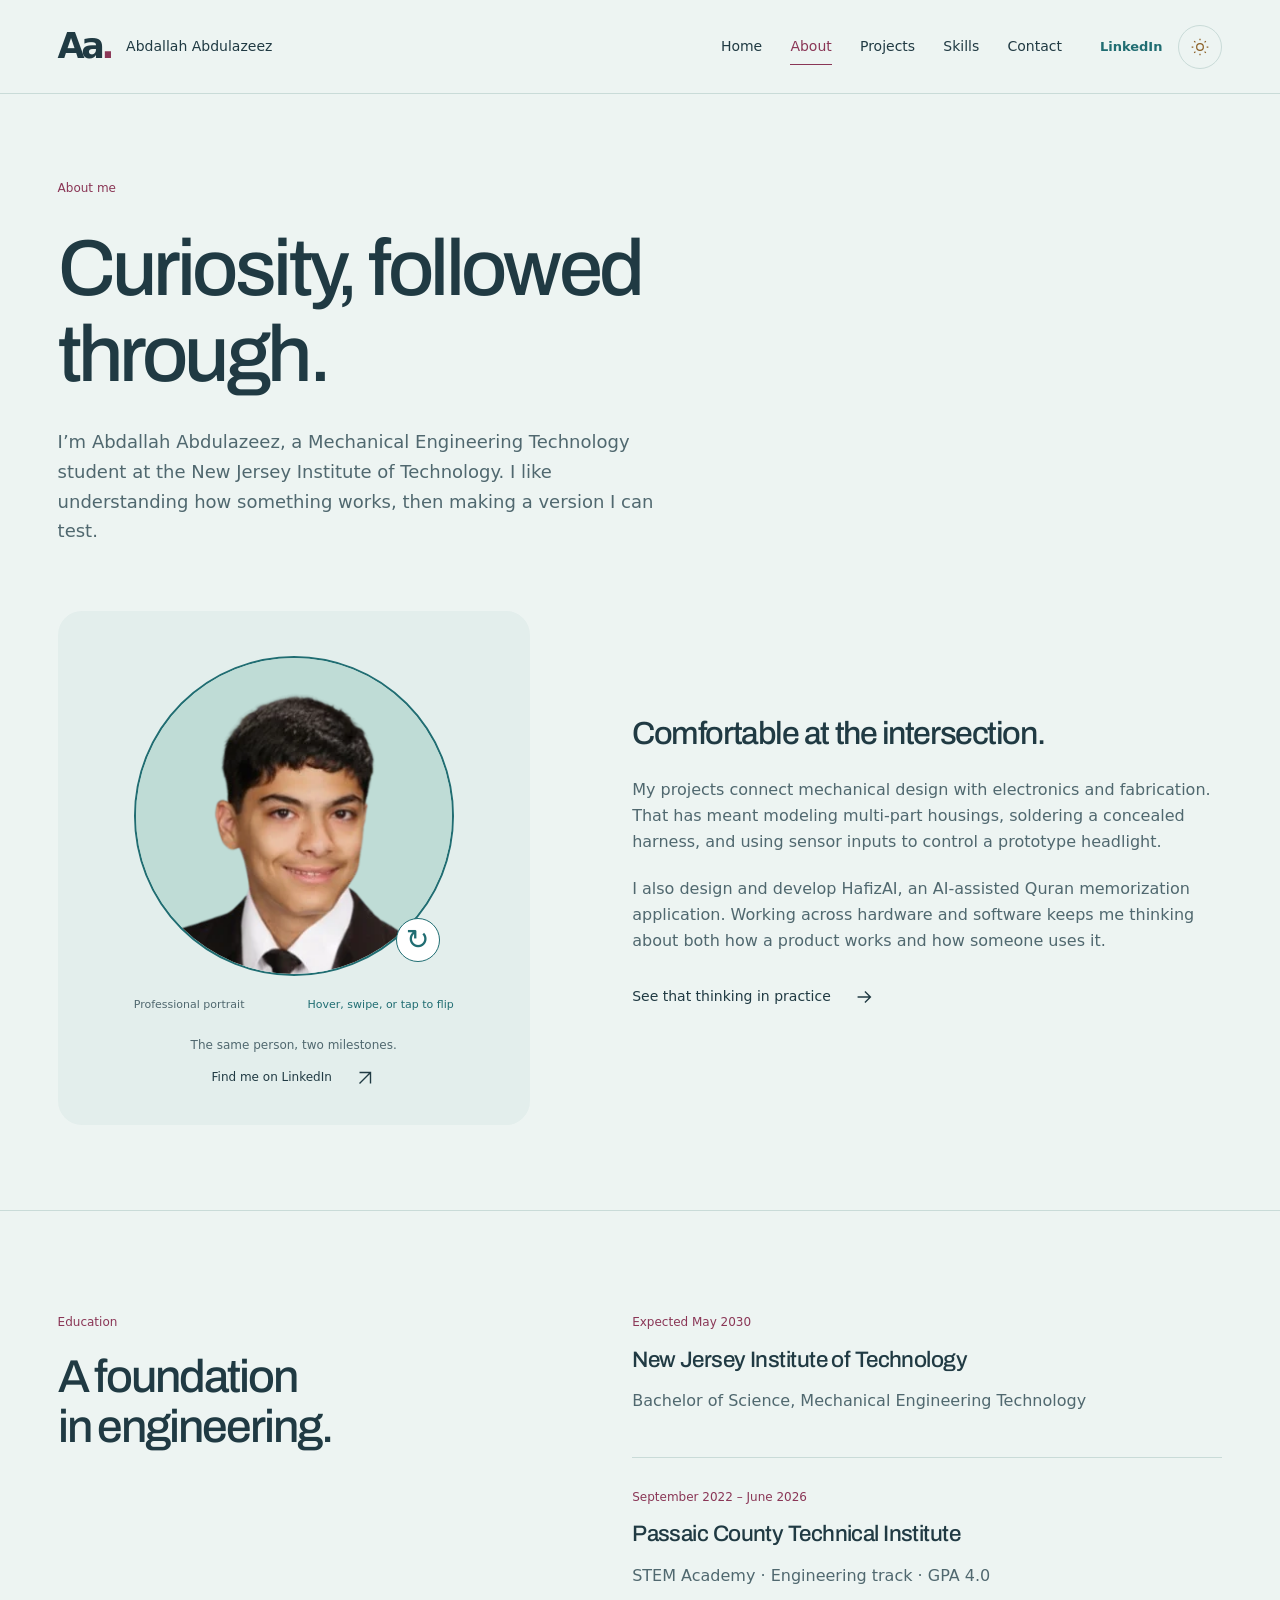
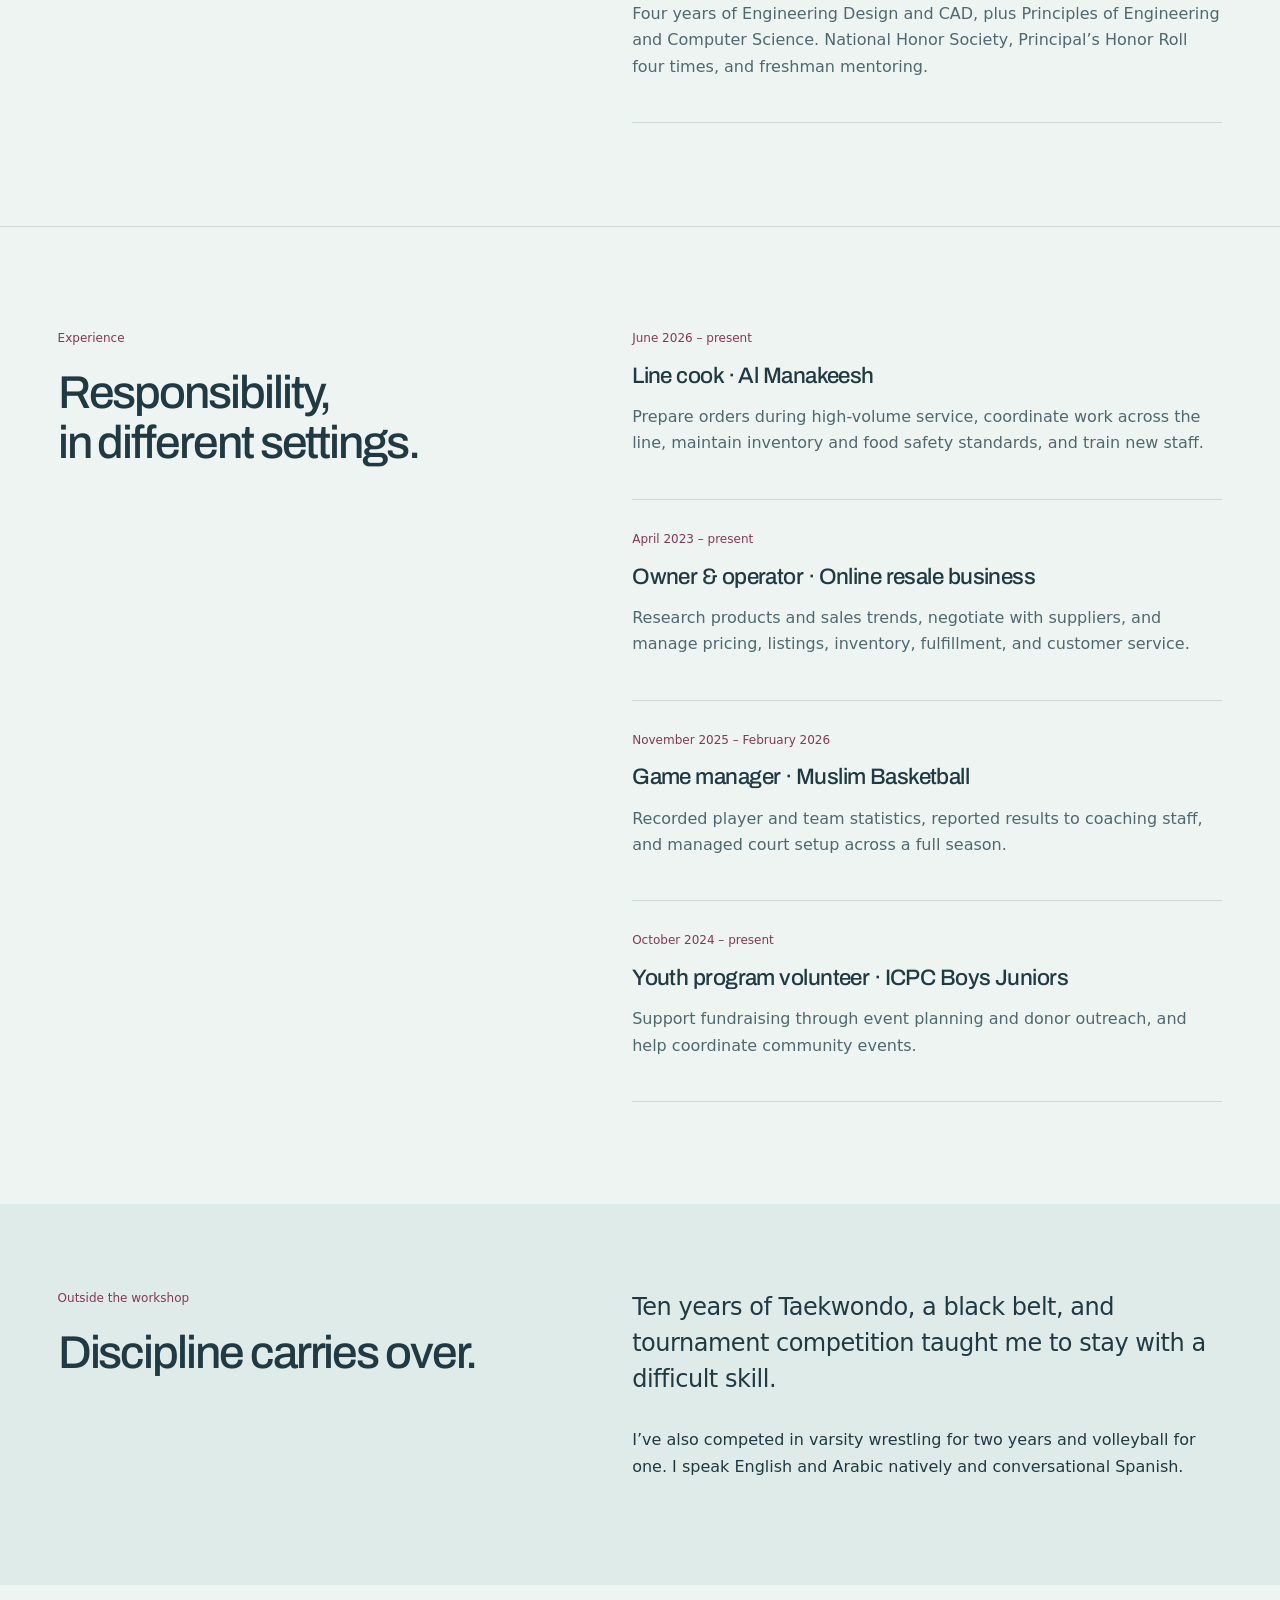
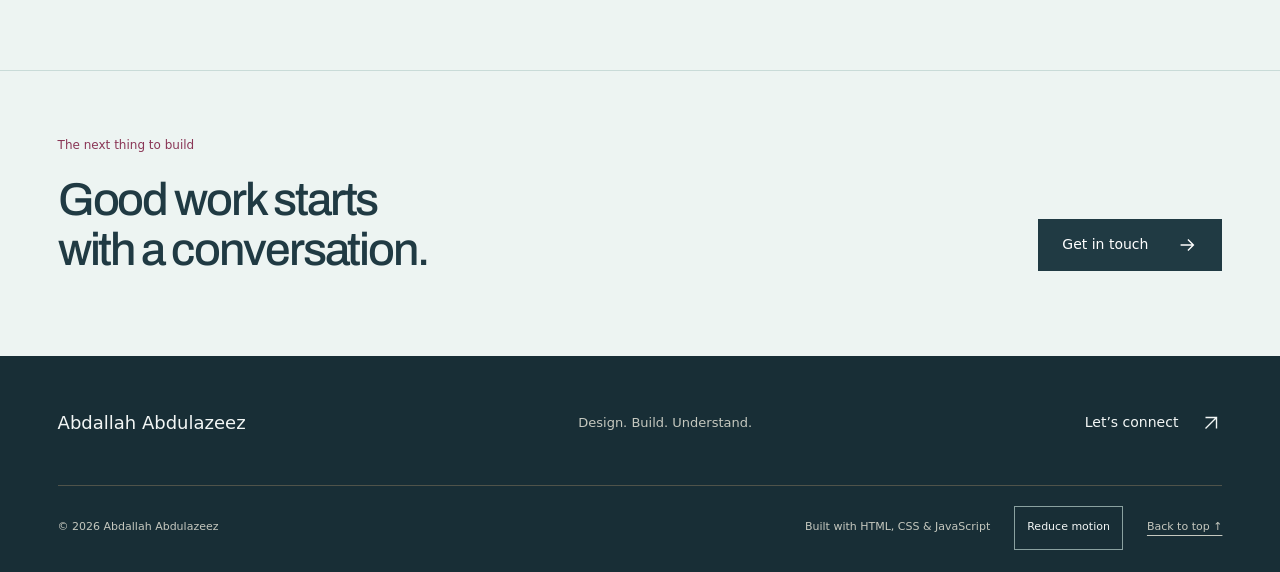
==== commit 40d715b3: "Expand Protolight storytelling and animate theme and portrait controls" ====
--- a/about.html
+++ b/about.html
@@ -2,7 +2,7 @@
 <html lang="en"><head><meta charset="utf-8"><meta name="viewport" content="width=device-width, initial-scale=1"><meta name="theme-color" content="#f0f0ec"><meta name="description" content="Learn about Abdallah Abdulazeez’s engineering education, professional experience, community work, and interests."><title>About | Abdallah Abdulazeez</title><link rel="icon" href="assets/images/favicon.svg" type="image/svg+xml"><script src="theme.js"></script><link rel="stylesheet" href="styles.css"><script src="script.js" defer></script></head>
 <body><a class="skip-link" href="#main">Skip to content</a><div class="reading-progress" aria-hidden="true"></div>
 <header class="site-header"><div class="header-inner"><a class="brand" href="index.html" aria-label="Aa. Abdallah Abdulazeez, home"><span class="monogram" aria-hidden="true">Aa<span>.</span></span><span class="brand-name">Abdallah Abdulazeez</span></a><button class="menu-toggle" aria-expanded="false" aria-controls="primary-navigation" hidden>Menu <span aria-hidden="true">＋</span></button><nav id="primary-navigation" aria-label="Main navigation"><a href="index.html">Home</a><a href="about.html" aria-current="page">About</a><a href="projects.html">Projects</a><a href="skills.html">Skills</a><a href="contact.html">Contact</a></nav><div class="header-actions"><a class="header-linkedin" href="https://www.linkedin.com/in/abdallah-abdulazeez/" aria-label="in / LinkedIn: Abdallah Abdulazeez"><span class="linkedin-mark" aria-hidden="true">in</span><span class="social-text">LinkedIn</span></a><button class="theme-toggle" type="button" aria-label="Switch to dark mode" aria-pressed="false" hidden><svg class="theme-moon" viewBox="0 0 24 24" aria-hidden="true"><path d="M20 14.3A8.2 8.2 0 0 1 9.7 4 8.3 8.3 0 1 0 20 14.3Z"/></svg><svg class="theme-sun" viewBox="0 0 24 24" aria-hidden="true"><circle cx="12" cy="12" r="4"/><path d="M12 2v2m0 16v2M2 12h2m16 0h2M5 5l1.5 1.5m11 11L19 19M5 19l1.5-1.5m11-11L19 5"/></svg></button></div></div></header>
-<main id="main" tabindex="-1"><section class="page-intro container"><p class="section-label">About me</p><h1>Curiosity, followed<br>through.</h1><p class="page-lead">I’m Abdallah Abdulazeez, a Mechanical Engineering Technology student at the New Jersey Institute of Technology. I like understanding how something works, then making a version I can test.</p></section><section class="about-statement container"><div class="portrait-about-panel"><figure class="portrait-switcher portrait-large" data-portrait="professional"><button class="portrait-flip" type="button" disabled aria-label="Show graduation portrait of Abdallah Abdulazeez" aria-pressed="false"><span class="portrait-turn"><span class="portrait-face portrait-front"><img class="portrait-professional" src="assets/images/portrait-professional.webp" alt="Abdallah Abdulazeez in a black suit and tie." width="462" height="494"></span><span class="portrait-face portrait-back" aria-hidden="true"><img class="portrait-graduation" src="assets/images/portrait-professional.webp" data-src="assets/images/portrait-graduation.webp" alt="A headshot of Abdallah Abdulazeez from his graduation photograph, wearing a light suit." width="1000" height="1333" loading="lazy"></span></span><span class="portrait-flip-mark" aria-hidden="true">↻</span></button><figcaption><span data-portrait-label>Professional portrait</span><span class="portrait-hint">Tap to flip</span></figcaption></figure><p class="portrait-panel-note">The same person, two milestones.</p><a class="text-link" href="https://www.linkedin.com/in/abdallah-abdulazeez/">Find me on LinkedIn <svg viewBox="0 0 24 24" aria-hidden="true"><path d="M6 18 18 6M6 6h12v12"/></svg></a></div><div><h2>Comfortable at the intersection.</h2><p>My projects connect mechanical design with electronics and fabrication. That has meant modeling multi-part housings, soldering a concealed harness, and using sensor inputs to control a prototype headlight.</p><p>I also design and develop HafizAI, an AI-assisted Quran memorization application. Working across hardware and software keeps me thinking about both how a product works and how someone uses it.</p><a class="text-link" href="projects.html">See that thinking in practice <svg viewBox="0 0 24 24" aria-hidden="true"><path d="M5 12h14M13 6l6 6-6 6"/></svg></a></div></section>
+<main id="main" tabindex="-1"><section class="page-intro container"><p class="section-label">About me</p><h1>Curiosity, followed<br>through.</h1><p class="page-lead">I’m Abdallah Abdulazeez, a Mechanical Engineering Technology student at the New Jersey Institute of Technology. I like understanding how something works, then making a version I can test.</p></section><section class="about-statement container"><div class="portrait-about-panel"><figure class="portrait-switcher portrait-large" data-portrait="professional"><button class="portrait-flip" type="button" disabled aria-label="Show graduation portrait of Abdallah Abdulazeez" aria-pressed="false"><span class="portrait-turn"><span class="portrait-face portrait-front"><img class="portrait-professional" src="assets/images/portrait-professional.webp" alt="Abdallah Abdulazeez in a black suit and tie." width="462" height="494"></span><span class="portrait-face portrait-back" aria-hidden="true"><img class="portrait-graduation" src="assets/images/portrait-professional.webp" data-src="assets/images/portrait-graduation.webp" alt="A headshot of Abdallah Abdulazeez from his graduation photograph, wearing a light suit." width="1000" height="1333" loading="lazy"></span></span><span class="portrait-flip-mark" aria-hidden="true">↻</span></button><figcaption><span data-portrait-label>Professional portrait</span><span class="portrait-hint">Hover, swipe, or tap to flip</span></figcaption></figure><p class="portrait-panel-note">The same person, two milestones.</p><a class="text-link" href="https://www.linkedin.com/in/abdallah-abdulazeez/">Find me on LinkedIn <svg viewBox="0 0 24 24" aria-hidden="true"><path d="M6 18 18 6M6 6h12v12"/></svg></a></div><div><h2>Comfortable at the intersection.</h2><p>My projects connect mechanical design with electronics and fabrication. That has meant modeling multi-part housings, soldering a concealed harness, and using sensor inputs to control a prototype headlight.</p><p>I also design and develop HafizAI, an AI-assisted Quran memorization application. Working across hardware and software keeps me thinking about both how a product works and how someone uses it.</p><a class="text-link" href="projects.html">See that thinking in practice <svg viewBox="0 0 24 24" aria-hidden="true"><path d="M5 12h14M13 6l6 6-6 6"/></svg></a></div></section>
 <section class="section container split-section"><div><p class="section-label">Education</p><h2>A foundation<br>in engineering.</h2></div><div class="timeline"><article><p class="timeline-date">Expected May 2030</p><h3>New Jersey Institute of Technology</h3><p>Bachelor of Science, Mechanical Engineering Technology</p></article><article><p class="timeline-date">September 2022 – June 2026</p><h3>Passaic County Technical Institute</h3><p>STEM Academy · Engineering track · GPA 4.0</p><p>Four years of Engineering Design and CAD, plus Principles of Engineering and Computer Science. National Honor Society, Principal’s Honor Roll four times, and freshman mentoring.</p></article></div></section>
 <section class="section container split-section"><div><p class="section-label">Experience</p><h2>Responsibility,<br>in different settings.</h2></div><div class="timeline"><article><p class="timeline-date">June 2026 – present</p><h3>Line cook · Al Manakeesh</h3><p>Prepare orders during high-volume service, coordinate work across the line, maintain inventory and food safety standards, and train new staff.</p></article><article><p class="timeline-date">April 2023 – present</p><h3>Owner &amp; operator · Online resale business</h3><p>Research products and sales trends, negotiate with suppliers, and manage pricing, listings, inventory, fulfillment, and customer service.</p></article><article><p class="timeline-date">November 2025 – February 2026</p><h3>Game manager · Muslim Basketball</h3><p>Recorded player and team statistics, reported results to coaching staff, and managed court setup across a full season.</p></article><article><p class="timeline-date">October 2024 – present</p><h3>Youth program volunteer · ICPC Boys Juniors</h3><p>Support fundraising through event planning and donor outreach, and help coordinate community events.</p></article></div></section>
 <section class="interest-section"><div class="container split-section"><div><p class="section-label">Outside the workshop</p><h2>Discipline carries over.</h2></div><div><p class="large-copy">Ten years of Taekwondo, a black belt, and tournament competition taught me to stay with a difficult skill.</p><p>I’ve also competed in varsity wrestling for two years and volleyball for one. I speak English and Arabic natively and conversational Spanish.</p></div></div></section><section class="contact-strip container"><div><p class="section-label">The next thing to build</p><h2>Good work starts<br>with a conversation.</h2></div><a class="button button-dark" href="contact.html">Get in touch <svg viewBox="0 0 24 24" aria-hidden="true"><path d="M5 12h14M13 6l6 6-6 6"/></svg></a></section></main>
--- a/styles.css
+++ b/styles.css
@@ -31,7 +31,7 @@
 }
 
 * { box-sizing: border-box; }
-body { margin: 0; background: var(--paper); color: var(--ink); font-family: Archivo, Arial, sans-serif; font-size: 16px; line-height: 1.65; -webkit-font-smoothing: antialiased; }
+body { margin: 0; background: var(--paper); color: var(--ink); font-family: system-ui, -apple-system, BlinkMacSystemFont, "Segoe UI", sans-serif; font-size: 16px; line-height: 1.65; -webkit-font-smoothing: antialiased; }
 ::selection { background: var(--accent); color: var(--white); }
 a { color: inherit; text-decoration-thickness: 1px; text-underline-offset: 5px; }
 a, button, input, textarea { -webkit-tap-highlight-color: #812f3922; touch-action: manipulation; }
@@ -44,7 +44,7 @@
 img { display: block; max-width: 100%; height: auto; }
 figure { margin: 0; }
 p { margin: 0 0 1.25em; max-width: 68ch; }
-h1, h2, h3 { line-height: 1.08; letter-spacing: -.045em; font-weight: 500; margin: 0; text-wrap: balance; }
+h1, h2, h3 { font-family: Archivo, Arial, sans-serif; line-height: 1.08; letter-spacing: -.045em; font-weight: 500; margin: 0; text-wrap: balance; }
 h1 { font-size: clamp(3.2rem, 6.2vw, 6.3rem); }
 h2 { font-size: clamp(2.2rem, 3.6vw, 3.75rem); }
 h3 { font-size: 1.45rem; letter-spacing: -.025em; }
@@ -376,10 +376,17 @@
 .js-enabled .theme-toggle[hidden] { display: grid !important; visibility: hidden; }
 .theme-toggle { display: grid; place-items: center; width: 44px; height: 44px; padding: 10px; border: 1px solid var(--rule); border-radius: 50%; background: transparent; color: var(--ink); transition: background-color 180ms, border-color 180ms; }
 .theme-toggle:hover { background: var(--soft-surface); border-color: var(--teal); }
-.theme-toggle svg { width: 20px; height: 20px; }
-.theme-sun { display: none; }
-:root[data-theme="dark"] .theme-moon { display: none; }
-:root[data-theme="dark"] .theme-sun { display: block; }
+.theme-toggle { position: relative; overflow: hidden; }
+.theme-toggle svg { position: absolute; width: 20px; height: 20px; transition: transform 600ms var(--ease), opacity 400ms; }
+.theme-toggle .theme-sun { opacity: 1; transform: rotate(0) scale(1); color: var(--ochre); }
+.theme-toggle .theme-moon { opacity: 0; transform: rotate(-80deg) scale(.4); color: var(--teal); }
+:root[data-theme="dark"] .theme-moon { opacity: 1; transform: rotate(0) scale(1); }
+:root[data-theme="dark"] .theme-sun { opacity: 0; transform: rotate(100deg) scale(.4); }
+::view-transition-old(root), ::view-transition-new(root) { animation: none; mix-blend-mode: normal; }
+::view-transition-new(root) { z-index: 1; }
+::view-transition { pointer-events: none; }
+.theme-fallback body, .theme-fallback .site-header, .theme-fallback .story-section,
+.theme-fallback .portrait-about-panel, .theme-fallback .skills-banner, .theme-fallback .site-footer { transition: background-color 600ms, color 600ms; }
 .hero { padding-top: 45px; }
 .hero-person { display: flex; gap: 20px; align-items: center; margin-bottom: 28px; }
 .person-name { margin: 0 0 4px; font-size: 15px; font-weight: 600; color: var(--accent); }
@@ -393,7 +400,7 @@
 .portrait-switcher { margin: 0; flex-shrink: 0; }
 .portrait-small { width: 96px; }
 .portrait-large { width: min(100%, 320px); margin-inline: auto; }
-.portrait-flip { display: block; width: 100%; aspect-ratio: 1; border: 2px solid var(--teal); padding: 0; border-radius: 50%; background: var(--portrait-bg); color: var(--ink); position: relative; perspective: 1000px; }
+.portrait-flip { display: block; width: 100%; aspect-ratio: 1; border: 2px solid var(--teal); padding: 0; border-radius: 50%; background: var(--portrait-bg); color: var(--ink); position: relative; perspective: 1000px; touch-action: pan-y pinch-zoom; }
 .portrait-flip:focus-visible { outline-offset: 7px; }
 .portrait-turn { position: absolute; inset: 0; border-radius: 50%; transform-style: preserve-3d; transition: transform 650ms var(--ease); }
 [data-portrait="graduation"] .portrait-turn { transform: rotateY(180deg); }
@@ -405,7 +412,7 @@
 .portrait-face .portrait-graduation { width: 380%; left: -145%; top: -139%; }
 .portrait-flip-mark { position: absolute; display: grid; place-items: center; right: -2px; bottom: -2px; width: 30px; height: 30px; border: 1px solid var(--teal); border-radius: 50%; background: var(--white); color: var(--teal); font-size: 23px; line-height: 1; }
 .portrait-large .portrait-flip-mark { width: 44px; height: 44px; font-size: 28px; right: 12px; bottom: 12px; }
-.portrait-switcher figcaption { display: flex; justify-content: space-between; gap: 8px; font-size: 11px; color: var(--muted); padding-top: 20px; }
+.portrait-switcher figcaption { display: flex; flex-wrap: wrap; justify-content: space-between; gap: 8px; font-size: 11px; color: var(--muted); padding-top: 20px; }
 .portrait-hint { color: var(--teal); }
 .portrait-small figcaption { display: none; }
 .portrait-about-panel { background: var(--soft-surface); padding: 45px 35px 25px; border-radius: 24px; text-align: center; }
@@ -437,7 +444,7 @@
 body:not(.js-ready) .prototype-photo { opacity: 1; }
 .story-section { background: var(--story-surface); }
 .story-heading-side { display: flex; flex-direction: column; gap: 15px; align-items: flex-end; }
-.story-jumps { display: flex; gap: 6px; }
+.story-jumps { display: flex; flex-wrap: wrap; justify-content: flex-end; gap: 6px; max-width: 360px; }
 .story-jumps a { display: flex; align-items: center; min-height: 44px; padding: 8px 12px; font-size: 12px; text-decoration: none; border: 1px solid var(--field-border); border-radius: 24px; }
 .story-jumps a:hover, .story-jumps a[aria-current="step"] { background: var(--teal); border-color: var(--teal); color: var(--paper); }
 .story-layout { gap: clamp(35px, 6vw, 100px); grid-template-columns: 1.12fr 1fr; }
@@ -445,14 +452,31 @@
 .prototype-drawing { aspect-ratio: 760 / 600; border-radius: 14px; background: var(--drawing); }
 .prototype-diagram { display: block; width: 100%; height: 100%; stroke: none; opacity: calc(1 - var(--photo-opacity)); }
 .prototype-diagram .drawing-paper { fill: var(--drawing); }
-.prototype-diagram > g:last-child { fill: var(--muted); }
 .prototype-diagram .proto-cover { transform: translateY(calc((1 - var(--join)) * -105px)); }
 .prototype-diagram .proto-light { opacity: var(--light-level); }
 .prototype-diagram .proto-annotations { fill: var(--muted); stroke: var(--teal); opacity: calc(1 - var(--join) * .8); }
 .prototype-drawing > .prototype-photo { position: absolute; inset: 0; width: 100%; height: 100%; object-fit: cover; opacity: var(--photo-opacity); mix-blend-mode: normal; transform: none !important; transition: none; border-radius: 14px; }
+.prototype-drawing > .story-scene { position: absolute; inset: 0; width: 100%; height: 100%; object-fit: contain; opacity: 0; background: #293442; mix-blend-mode: normal; transform: none !important; transition: none; border-radius: 14px; }
+.prototype-drawing > [data-scene="build"], .prototype-drawing > [data-scene="revise"] { background: var(--drawing); }
+.diagram-key { display: grid; grid-template-columns: repeat(3, 1fr); gap: 12px; list-style: none; padding: 0; margin: 0; color: var(--muted); font-size: 12px; line-height: 1.5; }
+.diagram-key li { display: flex; align-items: baseline; gap: 8px; }
+.diagram-key li > span { color: var(--teal); font-weight: 650; font-variant-numeric: tabular-nums; }
+.diagram-key li:nth-child(2) > span { color: var(--accent); }
+.diagram-key li:nth-child(3) > span { color: var(--ochre); }
+.hero-figure > .diagram-key { padding-top: 18px; }
+.story-key { min-height: 66px; height: 66px; display: grid; align-items: center; border-bottom: 1px solid var(--rule); padding-block: 12px; }
+.scene-source { font-size: 13px; line-height: 1.5; color: var(--muted); margin: 0; }
+.story-visual:is([data-stage="design"], [data-stage="wire"], [data-stage="revise"], [data-stage="build"]) .figure-note { visibility: hidden; }
+.story-visual::after { content: ""; display: block; position: absolute; height: 3px; left: 0; right: 0; top: 0; background: var(--teal); transform: scaleX(var(--story-progress, 0)); transform-origin: left; }
 .story-state { border-color: var(--field-border); font-size: 12px; }
 .stage-caption { color: var(--muted); }
-.story-step { min-height: 76vh; padding-block: 13vh; scroll-margin-top: 120px; }
+.story-step { min-height: 83vh; padding-block: 14vh; scroll-margin-top: 120px; position: relative; }
+.story-step::before { content: ""; position: absolute; left: 0; top: 0; width: 100%; height: 1px; background: var(--rule); }
+.story-step::after { content: ""; position: absolute; left: 0; top: 0; width: 100%; height: 2px; background: var(--accent); transform-origin: left; transform: scaleX(var(--chapter-focus, 0)); }
+.js-ready .story-step h3 { transform: translateY(calc((1 - var(--chapter-focus, 0)) * 12px)); }
+.signal-path { display: flex; flex-direction: column; align-items: flex-start; gap: 3px; margin-block: 3px 24px; font-size: 13px; color: var(--teal); }
+.signal-path > span:not([aria-hidden]) { border: 1px solid var(--field-border); padding: 7px 18px; min-width: 180px; background: var(--paper); }
+.signal-path > [aria-hidden] { margin-left: 28px; }
 .inline-list li { border-color: var(--field-border); color: var(--muted); }
 .build-gallery { display: grid; grid-template-columns: 1fr 1fr; gap: 14px; margin-top: 22px; }
 .build-gallery figure { position: static; }
@@ -494,14 +518,21 @@
   .ribbon-list li::after { margin-left: 32px; }
   .ribbon-row-2 .ribbon-list li { font-size: 14px; }
   .story-heading-side { align-items: flex-start; }
+  .story-jumps { justify-content: flex-start; max-width: none; }
+  .story-jumps a { padding-inline: 10px; }
   .story-layout { display: block; }
   .story-visual { position: sticky; top: 76px; padding-block: 8px; background: var(--story-surface); z-index: 4; }
   .prototype-drawing { height: clamp(190px, 31svh, 280px); aspect-ratio: auto; }
   .prototype-diagram { max-height: 100%; object-fit: contain; }
   .prototype-drawing > .prototype-photo { object-fit: contain; background: var(--drawing); }
-  .story-state { display: flex; padding-block: 10px; font-size: 10px; }
+  .story-state { display: flex; padding-block: 10px; font-size: 11px; }
+  .story-key { min-height: 78px; height: 78px; padding-block: 10px; }
+  .story-key .diagram-key { gap: 10px; font-size: 12px; }
+  .story-key .diagram-key li { display: block; }
+  .story-key .diagram-key li > span { display: block; }
+  .scene-source { font-size: 12px; }
   .story-visual .figure-note { display: none; }
-  .story-step { min-height: 65svh; padding-block: 38px; scroll-margin-top: calc(120px + 34svh); border-color: var(--field-border); }
+  .story-step { min-height: 76svh; padding-block: 45px; scroll-margin-top: calc(194px + 34svh); border-color: var(--field-border); border-top: 0; }
   .story-step h3 { font-size: 1.85rem; }
   .portrait-about-panel { padding: 32px 25px 20px; }
   .portrait-large { width: min(100%, 290px); }
@@ -509,6 +540,16 @@
   body:not(.js-ready) .story-visual { position: static; }
   body:not(.js-ready) .story-step { min-height: auto; }
 }
+@media (max-height: 600px) {
+  .story-layout { display: block; }
+  .story-visual { position: static; max-width: 650px; margin-inline: auto; }
+  .prototype-drawing { height: 50svh; aspect-ratio: auto; }
+  .story-step { min-height: auto; padding-block: 45px; scroll-margin-top: 110px; }
+}
+body:not(.js-ready) .story-scene:not(.prototype-photo) { display: none; }
+body:not(.js-ready) .story-key { display: none; }
+body:not(.js-ready) .story-state { display: none; }
+body:not(.js-ready) .story-visual .figure-note { display: block; }
 :root[data-motion="reduced"] .cursor-halo { display: none; }
 :root[data-motion="reduced"] .ribbon-track { width: 100%; transform: none; }
 :root[data-motion="reduced"] .ribbon-list { flex-wrap: wrap; flex: 1 1 100%; gap: 6px 0; }
@@ -518,6 +559,13 @@
 :root[data-motion="reduced"] .story-visual { position: static; }
 :root[data-motion="reduced"] .prototype-diagram { opacity: 0; }
 :root[data-motion="reduced"] .prototype-photo { opacity: 1; }
+:root[data-motion="reduced"] .story-scene:not(.prototype-photo) { opacity: 0 !important; }
+:root[data-motion="reduced"] .prototype-photo { opacity: 1 !important; }
+:root[data-motion="reduced"] .story-key { display: none; }
+:root[data-motion="reduced"] .story-state { display: none; }
+:root[data-motion="reduced"] .story-visual .figure-note { display: block; visibility: visible; }
+:root[data-motion="reduced"] .story-step h3 { transform: none; }
+:root[data-motion="reduced"] .story-visual::after, :root[data-motion="reduced"] .story-step::after { display: none; }
 :root[data-motion="reduced"] .story-step { min-height: auto; padding-block: 35px; }
 @media (prefers-reduced-motion: reduce) {
   .cursor-halo { display: none; }
@@ -528,6 +576,13 @@
   .story-visual { position: static; }
   .prototype-diagram { opacity: 0; }
   .prototype-photo { opacity: 1; }
+  .story-scene:not(.prototype-photo) { opacity: 0 !important; }
+  .prototype-photo { opacity: 1 !important; }
+  .story-key { display: none; }
+  .story-state { display: none; }
+  .story-visual .figure-note { display: block; visibility: visible; }
+  .story-step h3 { transform: none !important; }
+  .story-visual::after, .story-step::after { display: none; }
   .story-step { min-height: auto; padding-block: 35px; }
 }
 @media print { .header-actions, .skills-banner, .cursor-halo, .portrait-flip-mark { display: none !important; } .portrait-flip { border: none; } .story-visual { position: static; } }
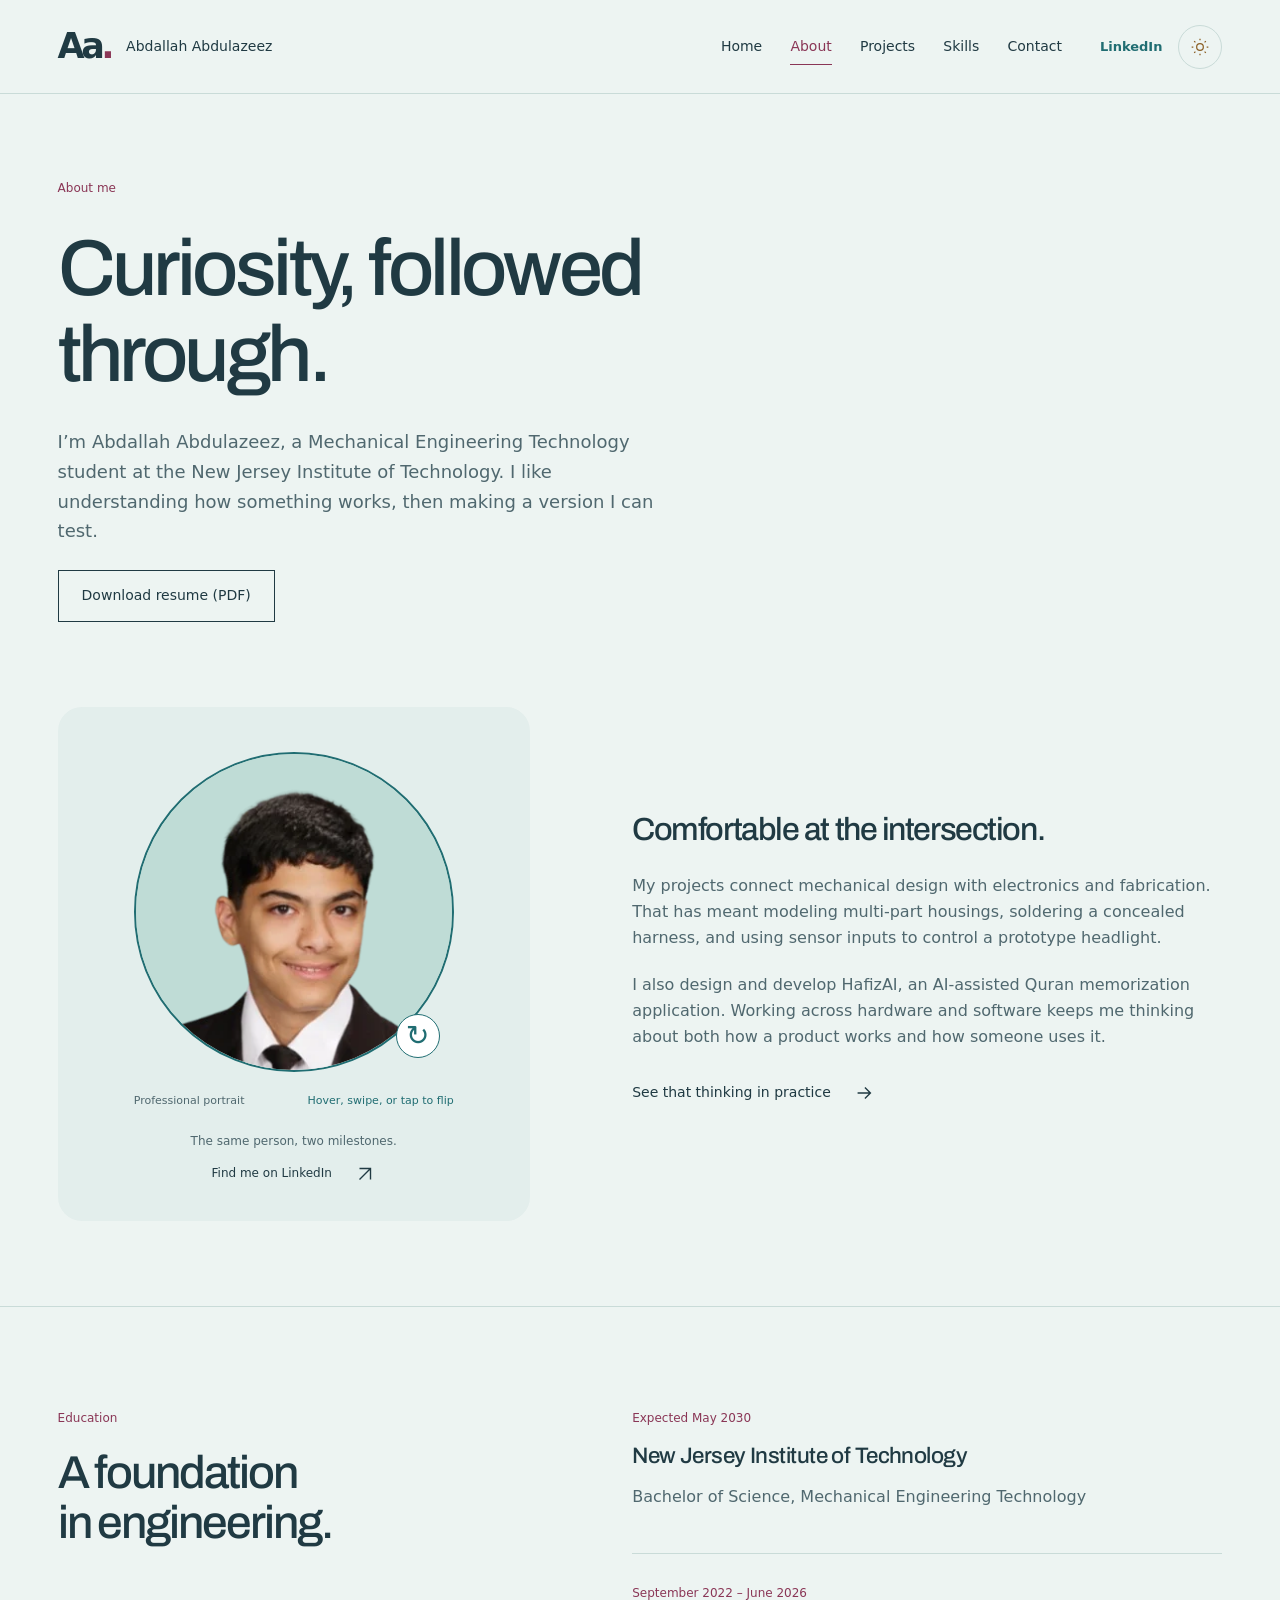
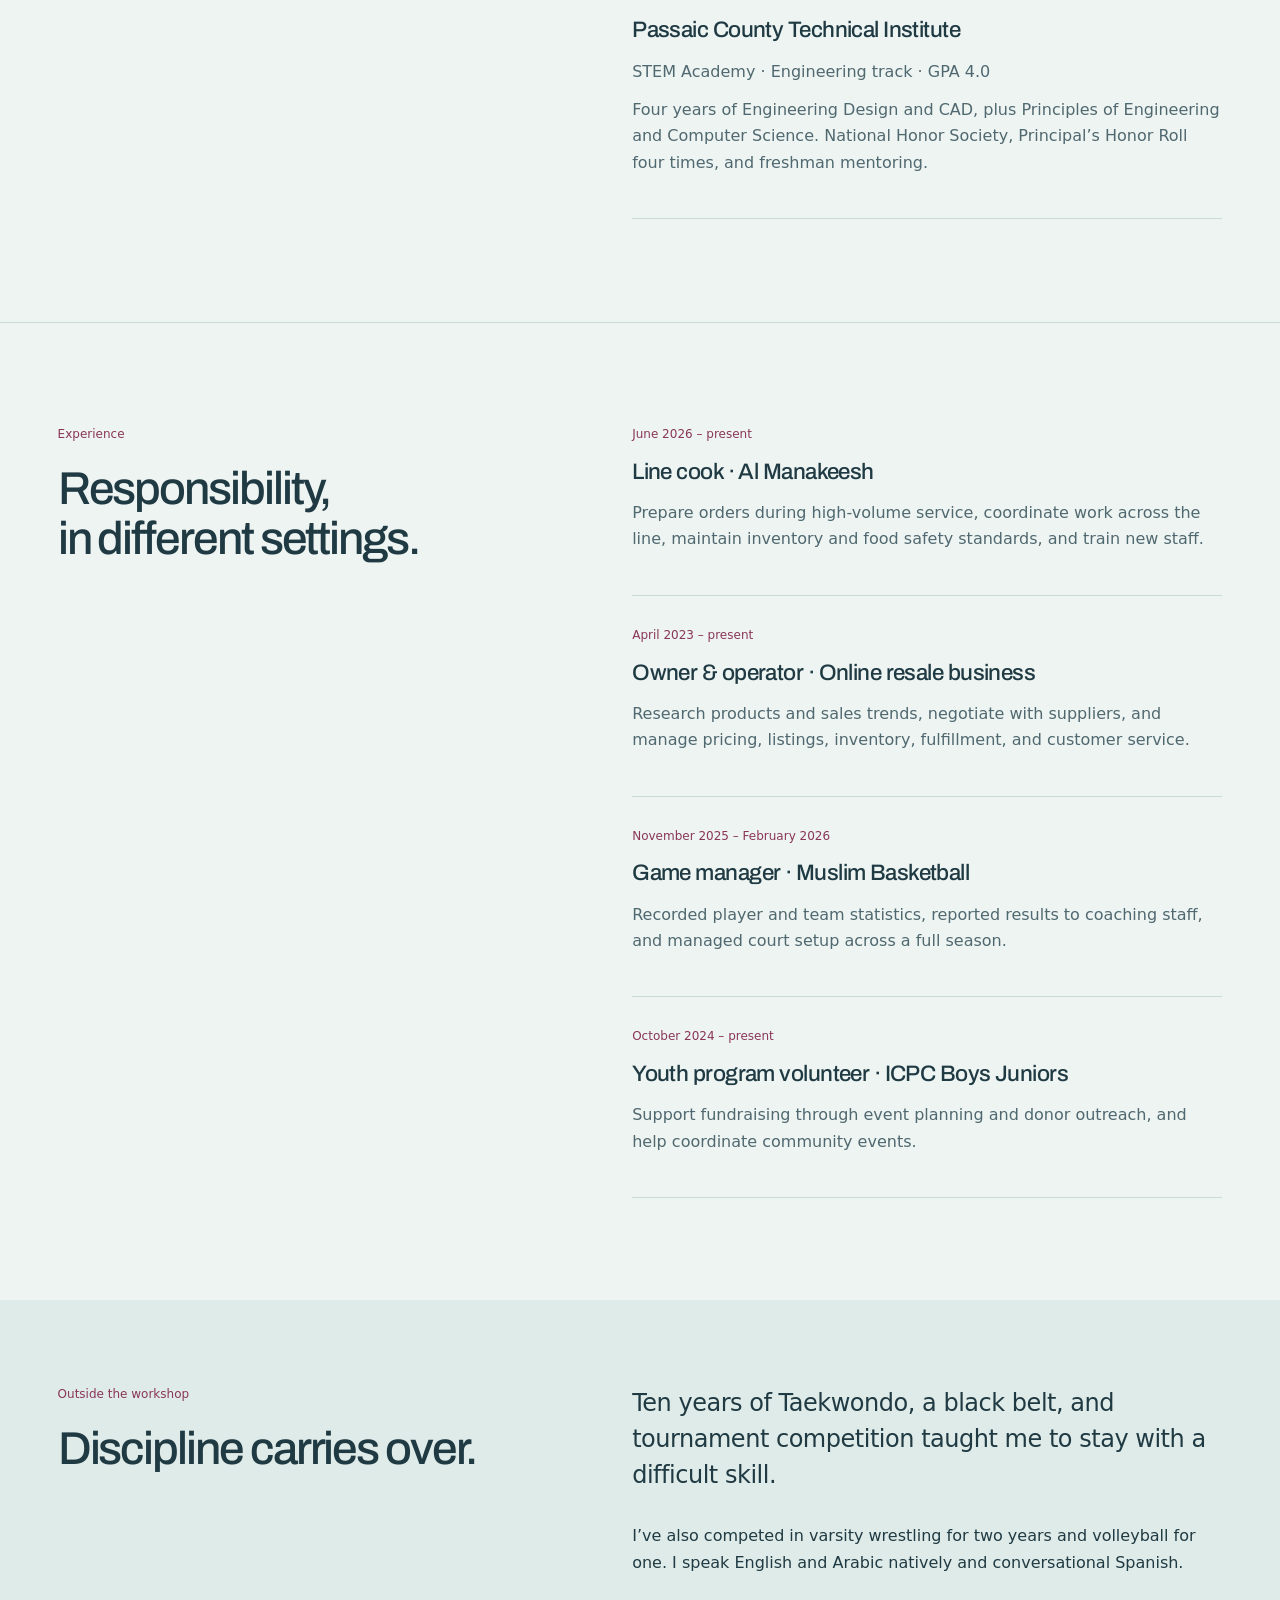
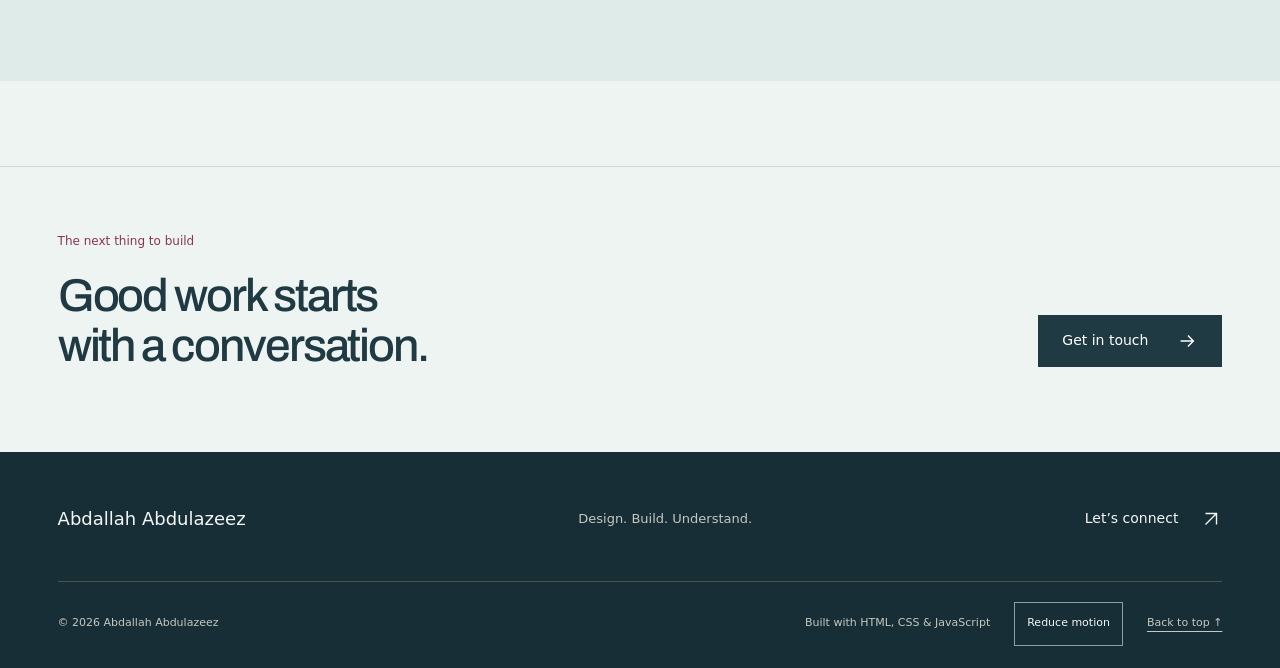
==== commit a118bacb: "Add public resume and verify portfolio rubric coverage" ====
--- a/about.html
+++ b/about.html
@@ -2,7 +2,7 @@
 <html lang="en"><head><meta charset="utf-8"><meta name="viewport" content="width=device-width, initial-scale=1"><meta name="theme-color" content="#f0f0ec"><meta name="description" content="Learn about Abdallah Abdulazeez’s engineering education, professional experience, community work, and interests."><title>About | Abdallah Abdulazeez</title><link rel="icon" href="assets/images/favicon.svg" type="image/svg+xml"><script src="theme.js"></script><link rel="stylesheet" href="styles.css"><script src="script.js" defer></script></head>
 <body><a class="skip-link" href="#main">Skip to content</a><div class="reading-progress" aria-hidden="true"></div>
 <header class="site-header"><div class="header-inner"><a class="brand" href="index.html" aria-label="Aa. Abdallah Abdulazeez, home"><span class="monogram" aria-hidden="true">Aa<span>.</span></span><span class="brand-name">Abdallah Abdulazeez</span></a><button class="menu-toggle" aria-expanded="false" aria-controls="primary-navigation" hidden>Menu <span aria-hidden="true">＋</span></button><nav id="primary-navigation" aria-label="Main navigation"><a href="index.html">Home</a><a href="about.html" aria-current="page">About</a><a href="projects.html">Projects</a><a href="skills.html">Skills</a><a href="contact.html">Contact</a></nav><div class="header-actions"><a class="header-linkedin" href="https://www.linkedin.com/in/abdallah-abdulazeez/" aria-label="in / LinkedIn: Abdallah Abdulazeez"><span class="linkedin-mark" aria-hidden="true">in</span><span class="social-text">LinkedIn</span></a><button class="theme-toggle" type="button" aria-label="Switch to dark mode" aria-pressed="false" hidden><svg class="theme-moon" viewBox="0 0 24 24" aria-hidden="true"><path d="M20 14.3A8.2 8.2 0 0 1 9.7 4 8.3 8.3 0 1 0 20 14.3Z"/></svg><svg class="theme-sun" viewBox="0 0 24 24" aria-hidden="true"><circle cx="12" cy="12" r="4"/><path d="M12 2v2m0 16v2M2 12h2m16 0h2M5 5l1.5 1.5m11 11L19 19M5 19l1.5-1.5m11-11L19 5"/></svg></button></div></div></header>
-<main id="main" tabindex="-1"><section class="page-intro container"><p class="section-label">About me</p><h1>Curiosity, followed<br>through.</h1><p class="page-lead">I’m Abdallah Abdulazeez, a Mechanical Engineering Technology student at the New Jersey Institute of Technology. I like understanding how something works, then making a version I can test.</p></section><section class="about-statement container"><div class="portrait-about-panel"><figure class="portrait-switcher portrait-large" data-portrait="professional"><button class="portrait-flip" type="button" disabled aria-label="Show graduation portrait of Abdallah Abdulazeez" aria-pressed="false"><span class="portrait-turn"><span class="portrait-face portrait-front"><img class="portrait-professional" src="assets/images/portrait-professional.webp" alt="Abdallah Abdulazeez in a black suit and tie." width="462" height="494"></span><span class="portrait-face portrait-back" aria-hidden="true"><img class="portrait-graduation" src="assets/images/portrait-professional.webp" data-src="assets/images/portrait-graduation.webp" alt="A headshot of Abdallah Abdulazeez from his graduation photograph, wearing a light suit." width="1000" height="1333" loading="lazy"></span></span><span class="portrait-flip-mark" aria-hidden="true">↻</span></button><figcaption><span data-portrait-label>Professional portrait</span><span class="portrait-hint">Hover, swipe, or tap to flip</span></figcaption></figure><p class="portrait-panel-note">The same person, two milestones.</p><a class="text-link" href="https://www.linkedin.com/in/abdallah-abdulazeez/">Find me on LinkedIn <svg viewBox="0 0 24 24" aria-hidden="true"><path d="M6 18 18 6M6 6h12v12"/></svg></a></div><div><h2>Comfortable at the intersection.</h2><p>My projects connect mechanical design with electronics and fabrication. That has meant modeling multi-part housings, soldering a concealed harness, and using sensor inputs to control a prototype headlight.</p><p>I also design and develop HafizAI, an AI-assisted Quran memorization application. Working across hardware and software keeps me thinking about both how a product works and how someone uses it.</p><a class="text-link" href="projects.html">See that thinking in practice <svg viewBox="0 0 24 24" aria-hidden="true"><path d="M5 12h14M13 6l6 6-6 6"/></svg></a></div></section>
+<main id="main" tabindex="-1"><section class="page-intro container"><p class="section-label">About me</p><h1>Curiosity, followed<br>through.</h1><p class="page-lead">I’m Abdallah Abdulazeez, a Mechanical Engineering Technology student at the New Jersey Institute of Technology. I like understanding how something works, then making a version I can test.</p><p class="resume-action"><a class="button button-outline" href="output/pdf/abdallah-abdulazeez-resume.pdf" download>Download resume (PDF)</a></p></section><section class="about-statement container"><div class="portrait-about-panel"><figure class="portrait-switcher portrait-large" data-portrait="professional"><button class="portrait-flip" type="button" disabled aria-label="Show graduation portrait of Abdallah Abdulazeez" aria-pressed="false"><span class="portrait-turn"><span class="portrait-face portrait-front"><img class="portrait-professional" src="assets/images/portrait-professional.webp" alt="Abdallah Abdulazeez in a black suit and tie." width="462" height="494"></span><span class="portrait-face portrait-back" aria-hidden="true"><img class="portrait-graduation" src="assets/images/portrait-professional.webp" data-src="assets/images/portrait-graduation.webp" alt="A headshot of Abdallah Abdulazeez from his graduation photograph, wearing a light suit." width="1000" height="1333" loading="lazy"></span></span><span class="portrait-flip-mark" aria-hidden="true">↻</span></button><span class="portrait-status" role="status" aria-live="polite"></span><figcaption><span data-portrait-label>Professional portrait</span><span class="portrait-hint">Hover, swipe, or tap to flip</span></figcaption></figure><p class="portrait-panel-note">The same person, two milestones.</p><a class="text-link" href="https://www.linkedin.com/in/abdallah-abdulazeez/">Find me on LinkedIn <svg viewBox="0 0 24 24" aria-hidden="true"><path d="M6 18 18 6M6 6h12v12"/></svg></a></div><div><h2>Comfortable at the intersection.</h2><p>My projects connect mechanical design with electronics and fabrication. That has meant modeling multi-part housings, soldering a concealed harness, and using sensor inputs to control a prototype headlight.</p><p>I also design and develop HafizAI, an AI-assisted Quran memorization application. Working across hardware and software keeps me thinking about both how a product works and how someone uses it.</p><a class="text-link" href="projects.html">See that thinking in practice <svg viewBox="0 0 24 24" aria-hidden="true"><path d="M5 12h14M13 6l6 6-6 6"/></svg></a></div></section>
 <section class="section container split-section"><div><p class="section-label">Education</p><h2>A foundation<br>in engineering.</h2></div><div class="timeline"><article><p class="timeline-date">Expected May 2030</p><h3>New Jersey Institute of Technology</h3><p>Bachelor of Science, Mechanical Engineering Technology</p></article><article><p class="timeline-date">September 2022 – June 2026</p><h3>Passaic County Technical Institute</h3><p>STEM Academy · Engineering track · GPA 4.0</p><p>Four years of Engineering Design and CAD, plus Principles of Engineering and Computer Science. National Honor Society, Principal’s Honor Roll four times, and freshman mentoring.</p></article></div></section>
 <section class="section container split-section"><div><p class="section-label">Experience</p><h2>Responsibility,<br>in different settings.</h2></div><div class="timeline"><article><p class="timeline-date">June 2026 – present</p><h3>Line cook · Al Manakeesh</h3><p>Prepare orders during high-volume service, coordinate work across the line, maintain inventory and food safety standards, and train new staff.</p></article><article><p class="timeline-date">April 2023 – present</p><h3>Owner &amp; operator · Online resale business</h3><p>Research products and sales trends, negotiate with suppliers, and manage pricing, listings, inventory, fulfillment, and customer service.</p></article><article><p class="timeline-date">November 2025 – February 2026</p><h3>Game manager · Muslim Basketball</h3><p>Recorded player and team statistics, reported results to coaching staff, and managed court setup across a full season.</p></article><article><p class="timeline-date">October 2024 – present</p><h3>Youth program volunteer · ICPC Boys Juniors</h3><p>Support fundraising through event planning and donor outreach, and help coordinate community events.</p></article></div></section>
 <section class="interest-section"><div class="container split-section"><div><p class="section-label">Outside the workshop</p><h2>Discipline carries over.</h2></div><div><p class="large-copy">Ten years of Taekwondo, a black belt, and tournament competition taught me to stay with a difficult skill.</p><p>I’ve also competed in varsity wrestling for two years and volleyball for one. I speak English and Arabic natively and conversational Spanish.</p></div></div></section><section class="contact-strip container"><div><p class="section-label">The next thing to build</p><h2>Good work starts<br>with a conversation.</h2></div><a class="button button-dark" href="contact.html">Get in touch <svg viewBox="0 0 24 24" aria-hidden="true"><path d="M5 12h14M13 6l6 6-6 6"/></svg></a></section></main>
--- a/styles.css
+++ b/styles.css
@@ -166,6 +166,7 @@
 .motion-toggle:hover, .motion-toggle[aria-pressed="true"] { border-color: var(--footer-text); background: #324b51; }
 .site-footer :focus-visible { outline-color: #fff; }
 .page-intro { padding-top: 85px; padding-bottom: 65px; }
+.resume-action { margin-top: 24px; }
 .page-intro .section-label { margin-bottom: 27px; }
 .page-lead { font-size: 18px; max-width: 55ch; margin-top: 30px; margin-bottom: 0; color: var(--muted); }
 .about-statement { display: grid; grid-template-columns: 1fr 1.25fr; gap: clamp(40px, 8vw, 130px); align-items: center; padding-bottom: 85px; }
@@ -414,6 +415,9 @@
 .portrait-large .portrait-flip-mark { width: 44px; height: 44px; font-size: 28px; right: 12px; bottom: 12px; }
 .portrait-switcher figcaption { display: flex; flex-wrap: wrap; justify-content: space-between; gap: 8px; font-size: 11px; color: var(--muted); padding-top: 20px; }
 .portrait-hint { color: var(--teal); }
+.portrait-status { display: block; margin-top: 12px; font-size: 12px; line-height: 1.5; color: var(--accent); }
+.portrait-status:empty { display: none; }
+.portrait-flip[aria-busy="true"] .portrait-flip-mark { opacity: .6; }
 .portrait-small figcaption { display: none; }
 .portrait-about-panel { background: var(--soft-surface); padding: 45px 35px 25px; border-radius: 24px; text-align: center; }
 .portrait-panel-note { font-size: 12px; margin: 22px 0 0; color: var(--muted); }
@@ -463,7 +467,8 @@
 .diagram-key li > span { color: var(--teal); font-weight: 650; font-variant-numeric: tabular-nums; }
 .diagram-key li:nth-child(2) > span { color: var(--accent); }
 .diagram-key li:nth-child(3) > span { color: var(--ochre); }
-.hero-figure > .diagram-key { padding-top: 18px; }
+.hero-figure > .diagram-key { padding-block: 16px; }
+.hero-figure > figcaption { margin-top: 0; }
 .story-key { min-height: 66px; height: 66px; display: grid; align-items: center; border-bottom: 1px solid var(--rule); padding-block: 12px; }
 .scene-source { font-size: 13px; line-height: 1.5; color: var(--muted); margin: 0; }
 .story-visual:is([data-stage="design"], [data-stage="wire"], [data-stage="revise"], [data-stage="build"]) .figure-note { visibility: hidden; }
@@ -482,6 +487,8 @@
 .build-gallery figure { position: static; }
 .build-gallery figure img { aspect-ratio: 1.3; object-fit: contain; background: #293442; border-radius: 10px; }
 .case-layout > figure > img { border-radius: 14px; }
+.case-media > figure { position: static; }
+.case-media > figure > img { border-radius: 14px; }
 .build-notes { margin-block: 20px 24px; border-block: 1px solid var(--rule); padding-block: 12px; }
 .build-notes summary { cursor: pointer; color: var(--teal); font-size: 13px; padding-block: 10px; min-height: 44px; }
 .build-notes p { font-size: 13px; margin-block: 12px 18px; }
@@ -545,6 +552,13 @@
   .story-visual { position: static; max-width: 650px; margin-inline: auto; }
   .prototype-drawing { height: 50svh; aspect-ratio: auto; }
   .story-step { min-height: auto; padding-block: 45px; scroll-margin-top: 110px; }
+  .story-state, .story-key { display: none; }
+  .prototype-diagram, .story-scene:not(.prototype-photo) { opacity: 0 !important; }
+  .prototype-photo { opacity: 1 !important; }
+  .story-visual .figure-note { display: block; visibility: visible !important; }
+}
+@media (min-width: 761px) and (min-height: 601px) {
+  .prototype-drawing { max-height: calc(100svh - 300px); }
 }
 body:not(.js-ready) .story-scene:not(.prototype-photo) { display: none; }
 body:not(.js-ready) .story-key { display: none; }
